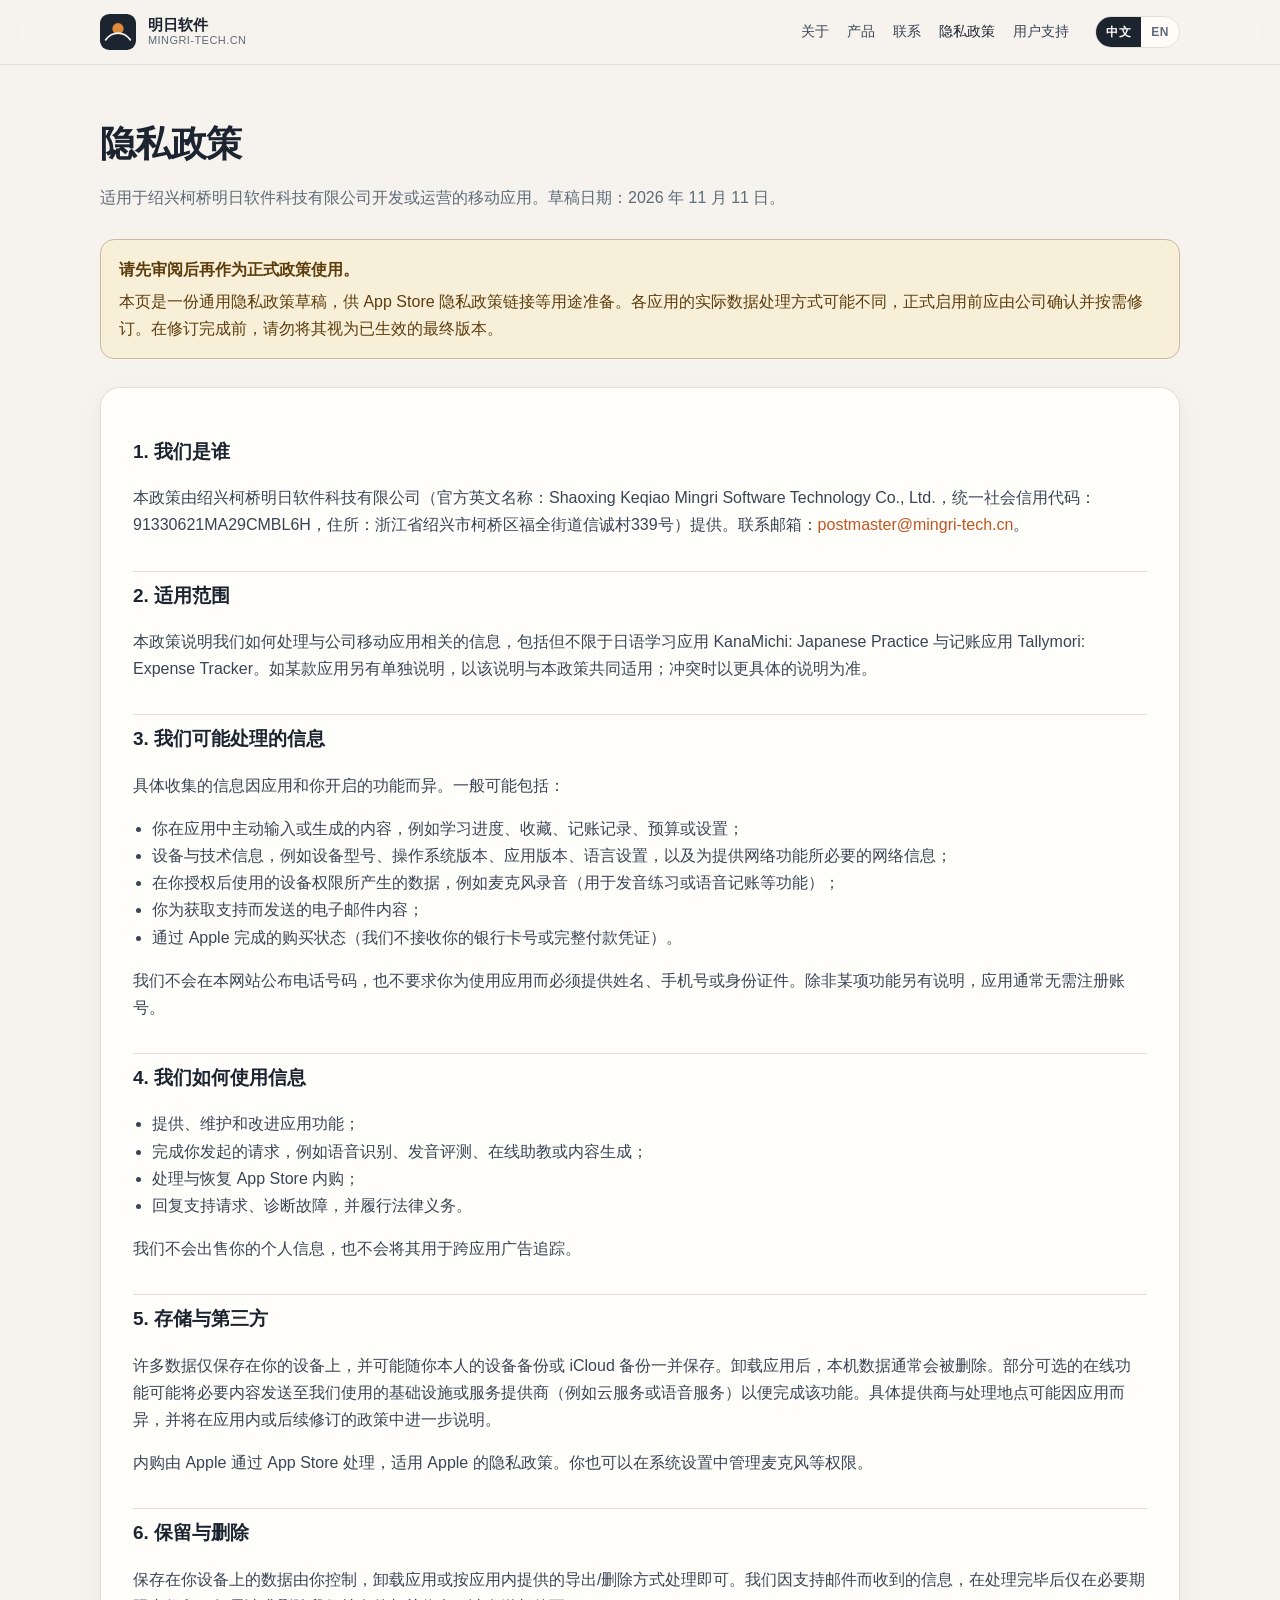
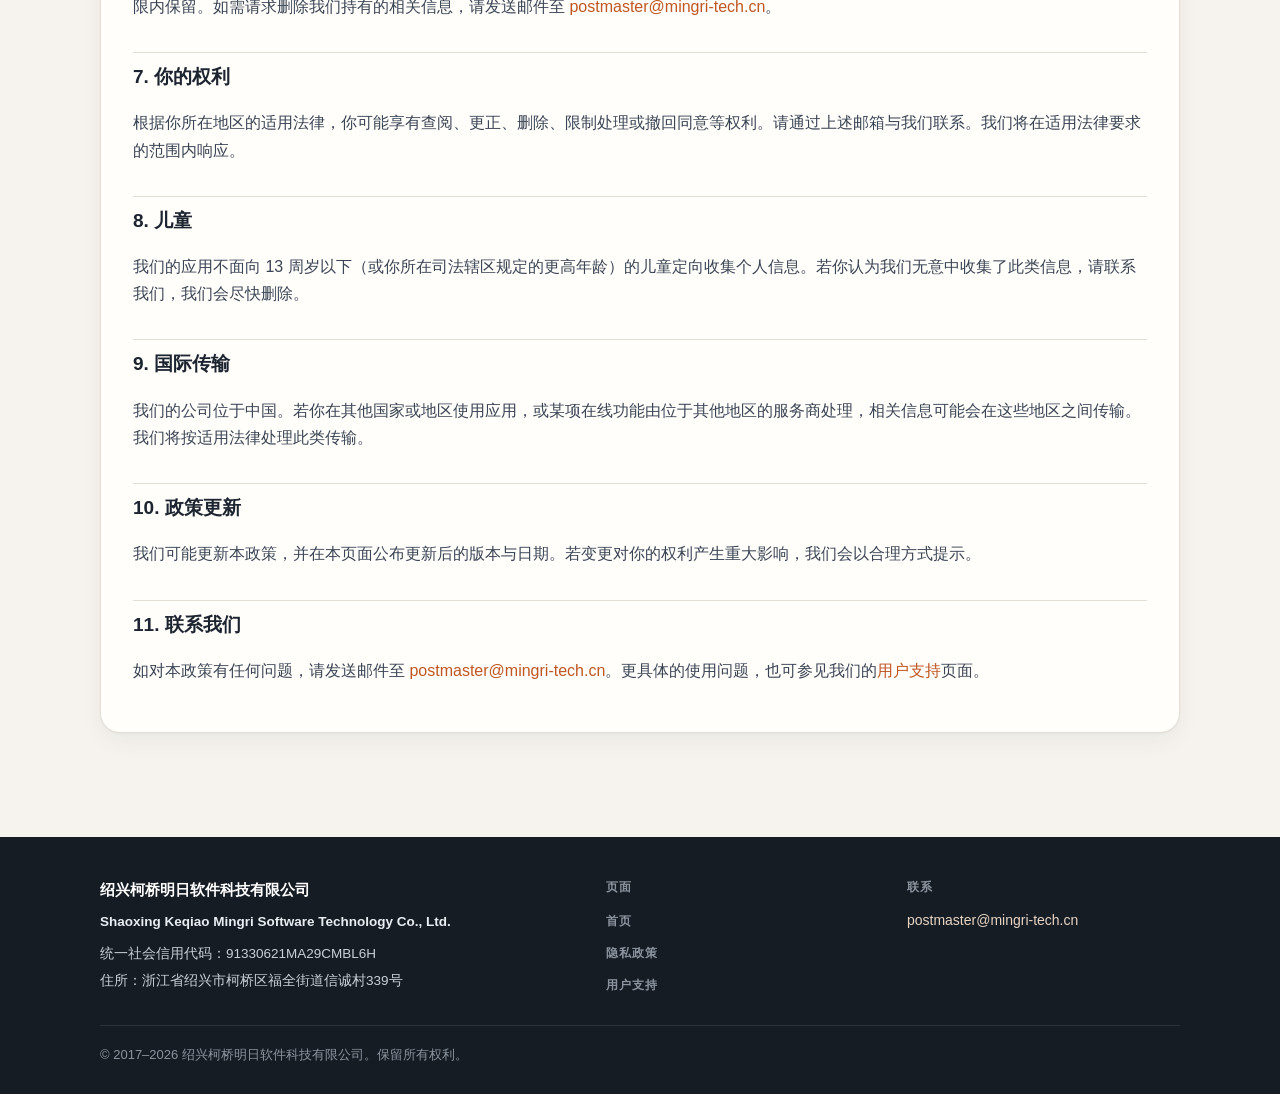
==== privacy.html @ 7a25061c "Initial site" ====
<!DOCTYPE html>
<html lang="zh-CN">
<head>
  <meta charset="utf-8">
  <meta name="viewport" content="width=device-width, initial-scale=1">
  <title>隐私政策 · Privacy Policy — 明日软件</title>
  <meta name="description" content="绍兴柯桥明日软件科技有限公司应用隐私政策（草稿，待审阅）。">
  <link rel="icon" href="favicon.svg" type="image/svg+xml">
  <link rel="canonical" href="https://mingri-tech.cn/privacy.html">
  <link rel="stylesheet" href="styles.css">
</head>
<body>
  <header class="site-header">
    <div class="wrap header-inner">
      <a class="brand" href="index.html">
        <img class="mark" src="favicon.svg" width="36" height="36" alt="">
        <span class="brand-text">
          <span class="brand-name zh">明日软件</span>
          <span class="brand-name en">Mingri Software</span>
          <span class="brand-sub">mingri-tech.cn</span>
        </span>
      </a>
      <nav class="nav" aria-label="Primary">
        <a href="index.html#about"><span class="zh">关于</span><span class="en">About</span></a>
        <a href="index.html#products"><span class="zh">产品</span><span class="en">Products</span></a>
        <a href="index.html#contact"><span class="zh">联系</span><span class="en">Contact</span></a>
        <a href="privacy.html" aria-current="page"><span class="zh">隐私政策</span><span class="en">Privacy</span></a>
        <a href="support.html"><span class="zh">用户支持</span><span class="en">Support</span></a>
        <div class="lang-toggle" role="group" aria-label="Language">
          <button type="button" data-lang-btn="zh" aria-pressed="true">中文</button>
          <button type="button" data-lang-btn="en" aria-pressed="false">EN</button>
        </div>
      </nav>
    </div>
  </header>

  <main class="doc">
    <div class="wrap">
      <header class="doc-head">
        <h1 class="zh">隐私政策</h1>
        <h1 class="en">Privacy Policy</h1>
        <p class="meta zh">适用于绍兴柯桥明日软件科技有限公司开发或运营的移动应用。草稿日期：2026 年 11 月 11 日。</p>
        <p class="meta en">This policy applies to mobile apps developed or operated by Shaoxing Keqiao Mingri Software Technology Co., Ltd. Draft date: 11 November 2026.</p>
      </header>

      <aside class="review-banner" role="note">
        <strong class="zh">请先审阅后再作为正式政策使用。</strong>
        <strong class="en">Please review this document before using it as the official policy.</strong>
        <span class="zh">本页是一份通用隐私政策草稿，供 App Store 隐私政策链接等用途准备。各应用的实际数据处理方式可能不同，正式启用前应由公司确认并按需修订。在修订完成前，请勿将其视为已生效的最终版本。</span>
        <span class="en">This page is a generic draft prepared for App Store privacy-policy URLs and similar uses. Data practices can differ by app. The company should review and revise it before it is treated as final or in force.</span>
      </aside>

      <article class="prose">
        <h2 class="zh">1. 我们是谁</h2>
        <h2 class="en">1. Who we are</h2>
        <p class="zh">本政策由绍兴柯桥明日软件科技有限公司（官方英文名称：Shaoxing Keqiao Mingri Software Technology Co., Ltd.，统一社会信用代码：91330621MA29CMBL6H，住所：浙江省绍兴市柯桥区福全街道信诚村339号）提供。联系邮箱：<a href="mailto:postmaster@mingri-tech.cn">postmaster@mingri-tech.cn</a>。</p>
        <p class="en">This policy is provided by Shaoxing Keqiao Mingri Software Technology Co., Ltd. (legal Chinese name: 绍兴柯桥明日软件科技有限公司; Unified Social Credit Code: 91330621MA29CMBL6H; registered address: No. 339, Xincheng Village, Fuquan Subdistrict, Keqiao District, Shaoxing, Zhejiang Province, China). Contact: <a href="mailto:postmaster@mingri-tech.cn">postmaster@mingri-tech.cn</a>.</p>

        <h2 class="zh">2. 适用范围</h2>
        <h2 class="en">2. Scope</h2>
        <p class="zh">本政策说明我们如何处理与公司移动应用相关的信息，包括但不限于日语学习应用 KanaMichi: Japanese Practice 与记账应用 Tallymori: Expense Tracker。如某款应用另有单独说明，以该说明与本政策共同适用；冲突时以更具体的说明为准。</p>
        <p class="en">This policy describes how we handle information in connection with the company’s mobile apps, including but not limited to the Japanese-learning app KanaMichi: Japanese Practice and the expense-tracking app Tallymori: Expense Tracker. If an app has a more specific notice, that notice applies together with this policy and controls in case of conflict.</p>

        <h2 class="zh">3. 我们可能处理的信息</h2>
        <h2 class="en">3. Information we may process</h2>
        <p class="zh">具体收集的信息因应用和你开启的功能而异。一般可能包括：</p>
        <p class="en">The information involved depends on the app and the features you use. It may include:</p>
        <ul class="zh">
          <li>你在应用中主动输入或生成的内容，例如学习进度、收藏、记账记录、预算或设置；</li>
          <li>设备与技术信息，例如设备型号、操作系统版本、应用版本、语言设置，以及为提供网络功能所必要的网络信息；</li>
          <li>在你授权后使用的设备权限所产生的数据，例如麦克风录音（用于发音练习或语音记账等功能）；</li>
          <li>你为获取支持而发送的电子邮件内容；</li>
          <li>通过 Apple 完成的购买状态（我们不接收你的银行卡号或完整付款凭证）。</li>
        </ul>
        <ul class="en">
          <li>Content you enter or create in an app, such as study progress, saved items, expense records, budgets, or settings;</li>
          <li>Device and technical information, such as device model, operating-system version, app version, language settings, and network information needed to provide online features;</li>
          <li>Data created after you grant a permission, such as microphone audio for pronunciation practice or voice expense entry;</li>
          <li>The content of emails you send us for support;</li>
          <li>Purchase or entitlement status handled through Apple (we do not receive your card number or full payment credentials).</li>
        </ul>
        <p class="zh">我们不会在本网站公布电话号码，也不要求你为使用应用而必须提供姓名、手机号或身份证件。除非某项功能另有说明，应用通常无需注册账号。</p>
        <p class="en">We do not publish a phone number on this website, and we do not require your name, phone number, or identity documents merely to use the apps. Unless a feature says otherwise, the apps generally do not require an account.</p>

        <h2 class="zh">4. 我们如何使用信息</h2>
        <h2 class="en">4. How we use information</h2>
        <ul class="zh">
          <li>提供、维护和改进应用功能；</li>
          <li>完成你发起的请求，例如语音识别、发音评测、在线助教或内容生成；</li>
          <li>处理与恢复 App Store 内购；</li>
          <li>回复支持请求、诊断故障，并履行法律义务。</li>
        </ul>
        <ul class="en">
          <li>To provide, maintain, and improve app features;</li>
          <li>To fulfill requests you initiate, such as speech recognition, pronunciation scoring, an online tutor, or content generation;</li>
          <li>To process and restore App Store in-app purchases;</li>
          <li>To respond to support requests, diagnose problems, and meet legal obligations.</li>
        </ul>
        <p class="zh">我们不会出售你的个人信息，也不会将其用于跨应用广告追踪。</p>
        <p class="en">We do not sell your personal information, and we do not use it for cross-app advertising tracking.</p>

        <h2 class="zh">5. 存储与第三方</h2>
        <h2 class="en">5. Storage and third parties</h2>
        <p class="zh">许多数据仅保存在你的设备上，并可能随你本人的设备备份或 iCloud 备份一并保存。卸载应用后，本机数据通常会被删除。部分可选的在线功能可能将必要内容发送至我们使用的基础设施或服务提供商（例如云服务或语音服务）以便完成该功能。具体提供商与处理地点可能因应用而异，并将在应用内或后续修订的政策中进一步说明。</p>
        <p class="en">Much of this information is stored only on your device and may be included in backups you make, including iCloud backups. Uninstalling an app usually deletes the data stored on that device. Some optional online features may send the information needed to complete that feature to infrastructure or service providers we use (for example, cloud or speech services). Providers and locations can differ by app and should be described in the app or in a later revision of this policy.</p>
        <p class="zh">内购由 Apple 通过 App Store 处理，适用 Apple 的隐私政策。你也可以在系统设置中管理麦克风等权限。</p>
        <p class="en">In-app purchases are processed by Apple through the App Store and are subject to Apple’s privacy policy. You can also manage permissions such as the microphone in system settings.</p>

        <h2 class="zh">6. 保留与删除</h2>
        <h2 class="en">6. Retention and deletion</h2>
        <p class="zh">保存在你设备上的数据由你控制，卸载应用或按应用内提供的导出/删除方式处理即可。我们因支持邮件而收到的信息，在处理完毕后仅在必要期限内保留。如需请求删除我们持有的相关信息，请发送邮件至 <a href="mailto:postmaster@mingri-tech.cn">postmaster@mingri-tech.cn</a>。</p>
        <p class="en">Data stored on your device is under your control: you may delete the app or use in-app export or deletion tools where provided. Information we receive in support emails is kept only as long as needed to handle the request. To ask us to delete information we hold, email <a href="mailto:postmaster@mingri-tech.cn">postmaster@mingri-tech.cn</a>.</p>

        <h2 class="zh">7. 你的权利</h2>
        <h2 class="en">7. Your rights</h2>
        <p class="zh">根据你所在地区的适用法律，你可能享有查阅、更正、删除、限制处理或撤回同意等权利。请通过上述邮箱与我们联系。我们将在适用法律要求的范围内响应。</p>
        <p class="en">Depending on the laws that apply where you live, you may have rights to access, correct, delete, or restrict processing of your information, or to withdraw consent. Please contact us at the email address above. We will respond to the extent required by applicable law.</p>

        <h2 class="zh">8. 儿童</h2>
        <h2 class="en">8. Children</h2>
        <p class="zh">我们的应用不面向 13 周岁以下（或你所在司法辖区规定的更高年龄）的儿童定向收集个人信息。若你认为我们无意中收集了此类信息，请联系我们，我们会尽快删除。</p>
        <p class="en">Our apps are not directed at children under 13, or under a higher age if required in your jurisdiction, and we do not knowingly collect their personal information. If you believe we have collected such information, please contact us and we will delete it promptly.</p>

        <h2 class="zh">9. 国际传输</h2>
        <h2 class="en">9. International transfers</h2>
        <p class="zh">我们的公司位于中国。若你在其他国家或地区使用应用，或某项在线功能由位于其他地区的服务商处理，相关信息可能会在这些地区之间传输。我们将按适用法律处理此类传输。</p>
        <p class="en">The company is located in China. If you use an app from another country or region, or if an online feature is processed by a provider in another location, information may be transferred between those places. We will handle such transfers in accordance with applicable law.</p>

        <h2 class="zh">10. 政策更新</h2>
        <h2 class="en">10. Changes</h2>
        <p class="zh">我们可能更新本政策，并在本页面公布更新后的版本与日期。若变更对你的权利产生重大影响，我们会以合理方式提示。</p>
        <p class="en">We may update this policy and will post the revised version and date on this page. If a change materially affects your rights, we will provide a reasonable notice.</p>

        <h2 class="zh">11. 联系我们</h2>
        <h2 class="en">11. Contact us</h2>
        <p class="zh">如对本政策有任何问题，请发送邮件至 <a href="mailto:postmaster@mingri-tech.cn">postmaster@mingri-tech.cn</a>。更具体的使用问题，也可参见我们的<a href="support.html">用户支持</a>页面。</p>
        <p class="en">If you have questions about this policy, email <a href="mailto:postmaster@mingri-tech.cn">postmaster@mingri-tech.cn</a>. For product help, see our <a href="support.html">support page</a>.</p>
      </article>
    </div>
  </main>
  <footer class="site-footer">
    <div class="wrap">
      <div class="footer-grid">
        <div>
          <p class="footer-legal-name">绍兴柯桥明日软件科技有限公司</p>
          <p class="footer-meta" style="color:#e8edf2;font-weight:600;margin-bottom:10px;">Shaoxing Keqiao Mingri Software Technology Co., Ltd.</p>
          <p class="footer-meta zh">统一社会信用代码：91330621MA29CMBL6H</p>
          <p class="footer-meta en">Unified Social Credit Code: 91330621MA29CMBL6H</p>
          <p class="footer-meta zh">住所：浙江省绍兴市柯桥区福全街道信诚村339号</p>
          <p class="footer-meta en">Address: No. 339, Xincheng Village, Fuquan Subdistrict, Keqiao District, Shaoxing, Zhejiang Province, China</p>
        </div>
        <div class="footer-nav">
          <span class="zh">页面</span><span class="en">Pages</span>
          <a href="index.html"><span class="zh">首页</span><span class="en">Home</span></a>
          <a href="privacy.html"><span class="zh">隐私政策</span><span class="en">Privacy Policy</span></a>
          <a href="support.html"><span class="zh">用户支持</span><span class="en">Support</span></a>
        </div>
        <div class="footer-nav">
          <span class="zh">联系</span><span class="en">Contact</span>
          <a href="mailto:postmaster@mingri-tech.cn">postmaster@mingri-tech.cn</a>
        </div>
      </div>
      <p class="copy zh">© 2017–2026 绍兴柯桥明日软件科技有限公司。保留所有权利。</p>
      <p class="copy en">© 2017–2026 Shaoxing Keqiao Mingri Software Technology Co., Ltd. All rights reserved.</p>
      <!-- ICP备案号：待备案完成后在此展示，例如 浙ICP备XXXXXXXX号。当前站点托管于中国大陆以外，暂不需要备案。 -->
    </div>
  </footer>

  <script src="lang.js"></script>
</body>
</html>
---- styles.css ----
/* Mingri Software — company site */
:root {
  --ink: #1c2430;
  --ink-soft: #3a4554;
  --muted: #5e6a78;
  --paper: #f6f3ee;
  --white: #fffcf8;
  --line: #e4dfd6;
  --accent: #c05621;
  --accent-dark: #9a4318;
  --accent-soft: #f3e4d6;
  --card: #fffefb;
  --footer: #161c24;
  --ok: #2c5f4a;
  --warn: #8a5a12;
  --warn-bg: #f8efd8;
  --radius: 16px;
  --shadow: 0 1px 2px rgba(28, 36, 48, 0.04), 0 8px 24px rgba(28, 36, 48, 0.05);
  --max: 1080px;
  --font: -apple-system, BlinkMacSystemFont, "Segoe UI", "PingFang SC", "Hiragino Sans GB", "Noto Sans SC", "Microsoft YaHei", "Helvetica Neue", Arial, sans-serif;
}

* { box-sizing: border-box; }
html { scroll-behavior: smooth; }
body {
  margin: 0;
  font-family: var(--font);
  color: var(--ink);
  background: var(--paper);
  line-height: 1.7;
  -webkit-text-size-adjust: 100%;
}
img { max-width: 100%; height: auto; }
a { color: var(--accent); text-decoration: none; }
a:hover { text-decoration: underline; text-underline-offset: 3px; }
a:focus-visible, button:focus-visible {
  outline: 2px solid var(--accent);
  outline-offset: 3px;
}

html[lang="en"] .zh { display: none !important; }
html:not([lang="en"]) .en { display: none !important; }

.wrap { width: min(var(--max), calc(100% - 40px)); margin: 0 auto; }

/* Header */
.site-header {
  position: sticky;
  top: 0;
  z-index: 20;
  background: color-mix(in srgb, var(--paper) 88%, transparent);
  backdrop-filter: saturate(1.2) blur(12px);
  border-bottom: 1px solid var(--line);
}
.header-inner {
  display: flex;
  align-items: center;
  justify-content: space-between;
  gap: 20px;
  padding: 14px 0;
}
.brand {
  display: flex;
  align-items: center;
  gap: 12px;
  color: inherit;
  text-decoration: none;
  min-width: 0;
}
.brand:hover { text-decoration: none; }
.mark {
  width: 36px;
  height: 36px;
  flex: 0 0 36px;
  border-radius: 9px;
  display: block;
}
.brand-text { display: flex; flex-direction: column; line-height: 1.2; min-width: 0; }
.brand-name { font-weight: 650; font-size: 15px; letter-spacing: 0.01em; }
.brand-sub { font-size: 11px; color: var(--muted); letter-spacing: 0.04em; text-transform: uppercase; }

.nav {
  display: flex;
  align-items: center;
  gap: 4px 18px;
  flex-wrap: wrap;
  justify-content: flex-end;
}
.nav a {
  color: var(--ink-soft);
  font-size: 14px;
  font-weight: 500;
  text-decoration: none;
  padding: 4px 0;
}
.nav a:hover, .nav a[aria-current="page"] { color: var(--ink); }
.lang-toggle {
  display: inline-flex;
  align-items: center;
  margin-left: 8px;
  border: 1px solid var(--line);
  border-radius: 999px;
  overflow: hidden;
  background: var(--white);
}
.lang-toggle button {
  appearance: none;
  border: 0;
  background: transparent;
  color: var(--muted);
  font: inherit;
  font-size: 12px;
  font-weight: 600;
  letter-spacing: 0.04em;
  padding: 5px 10px;
  cursor: pointer;
}
.lang-toggle button[aria-pressed="true"] {
  background: var(--ink);
  color: var(--white);
}

/* Hero */
.hero { padding: 72px 0 28px; }
.eyebrow {
  display: inline-block;
  font-size: 12px;
  font-weight: 650;
  letter-spacing: 0.12em;
  text-transform: uppercase;
  color: var(--accent);
  margin-bottom: 16px;
}
.hero h1 {
  font-size: clamp(28px, 4.4vw, 44px);
  line-height: 1.2;
  letter-spacing: -0.02em;
  margin: 0 0 10px;
  font-weight: 700;
}
.official-en {
  font-size: clamp(17px, 2.2vw, 22px);
  color: var(--ink-soft);
  margin: 0 0 18px;
  font-weight: 500;
}
.lede { max-width: 62ch; color: var(--ink-soft); font-size: 17px; margin: 0; }

/* Sections */
section { padding: 48px 0; }
section h2 {
  font-size: 22px;
  margin: 0 0 8px;
  letter-spacing: -0.02em;
}
.section-lead { color: var(--muted); margin: 0 0 28px; max-width: 60ch; }

.facts {
  display: grid;
  grid-template-columns: repeat(2, 1fr);
  gap: 14px;
  margin-top: 28px;
}
.fact {
  background: var(--card);
  border: 1px solid var(--line);
  border-radius: var(--radius);
  padding: 18px 20px;
  box-shadow: var(--shadow);
}
.fact dt {
  font-size: 12px;
  letter-spacing: 0.08em;
  text-transform: uppercase;
  color: var(--muted);
  font-weight: 650;
  margin: 0 0 6px;
}
.fact dd { margin: 0; font-weight: 550; }

.scope {
  margin-top: 20px;
  background: var(--card);
  border: 1px solid var(--line);
  border-radius: var(--radius);
  padding: 20px 22px;
  box-shadow: var(--shadow);
}
.scope p { margin: 0 0 8px; color: var(--muted); font-size: 13px; letter-spacing: 0.06em; text-transform: uppercase; font-weight: 650; }
.scope ul { margin: 0; padding: 0; list-style: none; display: flex; flex-wrap: wrap; gap: 8px; }
.scope li {
  background: var(--accent-soft);
  color: var(--accent-dark);
  border-radius: 999px;
  padding: 6px 12px;
  font-size: 13.5px;
  font-weight: 550;
}

/* Products */
.products { display: grid; grid-template-columns: repeat(2, 1fr); gap: 18px; }
.product {
  background: var(--card);
  border: 1px solid var(--line);
  border-radius: 20px;
  padding: 26px 26px 22px;
  box-shadow: var(--shadow);
  display: flex;
  flex-direction: column;
  min-height: 100%;
}
.product-kicker {
  font-size: 12px;
  font-weight: 650;
  letter-spacing: 0.1em;
  text-transform: uppercase;
  color: var(--accent);
  margin-bottom: 8px;
}
.product h3 { margin: 0 0 10px; font-size: 22px; letter-spacing: -0.02em; }
.product p { margin: 0 0 18px; color: var(--ink-soft); flex: 1; }
.store-link {
  display: inline-flex;
  align-items: center;
  gap: 8px;
  align-self: flex-start;
  background: var(--ink);
  color: #fff;
  border-radius: 999px;
  padding: 10px 16px;
  font-size: 14px;
  font-weight: 600;
  text-decoration: none;
}
.store-link:hover { background: var(--accent-dark); text-decoration: none; color: #fff; }

/* Contact */
.contact-card {
  background: var(--card);
  border: 1px solid var(--line);
  border-radius: 20px;
  padding: 28px;
  box-shadow: var(--shadow);
  display: grid;
  gap: 8px;
}
.contact-card .label { color: var(--muted); font-size: 13px; font-weight: 650; letter-spacing: 0.06em; text-transform: uppercase; }
.contact-card a.mail { font-size: 20px; font-weight: 650; color: var(--ink); }
.note { color: var(--muted); margin: 8px 0 0; font-size: 14.5px; }

/* Legal / support typography */
.doc { padding: 48px 0 80px; }
.doc-head { margin-bottom: 28px; }
.doc h1 { font-size: clamp(26px, 3.6vw, 36px); margin: 0 0 10px; letter-spacing: -0.02em; }
.doc .meta { color: var(--muted); margin: 0; }
.review-banner {
  background: var(--warn-bg);
  border: 1px solid color-mix(in srgb, var(--warn) 28%, var(--line));
  color: #5c3d0c;
  border-radius: 14px;
  padding: 16px 18px;
  margin: 0 0 28px;
}
.review-banner strong { display: block; margin-bottom: 4px; }
.prose {
  background: var(--card);
  border: 1px solid var(--line);
  border-radius: 20px;
  padding: 8px 32px 32px;
  box-shadow: var(--shadow);
}
.prose h2 {
  font-size: 19px;
  margin: 32px 0 8px;
  padding-top: 8px;
  border-top: 1px solid var(--line);
}
.prose h2:first-child { border-top: 0; }
.prose p, .prose li { color: var(--ink-soft); }
.prose ul { padding-left: 1.2em; }
.faq h3 { font-size: 16.5px; margin: 22px 0 6px; }

/* Footer */
.site-footer {
  background: var(--footer);
  color: #c9cfd6;
  padding: 40px 0 28px;
  margin-top: 24px;
}
.site-footer a { color: #e8d5c4; }
.footer-grid {
  display: grid;
  grid-template-columns: 1.4fr 0.8fr 0.8fr;
  gap: 28px;
  padding-bottom: 28px;
  border-bottom: 1px solid #2a323c;
}
.footer-legal-name { color: #fff; font-weight: 650; font-size: 15px; margin: 0 0 8px; }
.footer-meta { margin: 0 0 4px; font-size: 13.5px; }
.footer-nav { display: flex; flex-direction: column; gap: 8px; font-size: 14px; }
.footer-nav span { color: #8b949e; font-size: 12px; letter-spacing: 0.08em; text-transform: uppercase; font-weight: 650; margin-bottom: 4px; }
.copy { font-size: 13px; color: #8b949e; margin: 18px 0 0; }

@media (max-width: 800px) {
  .facts, .products, .footer-grid { grid-template-columns: 1fr; }
  .hero { padding-top: 48px; }
  .header-inner { flex-wrap: wrap; }
  .nav { width: 100%; justify-content: flex-start; }
  .prose { padding: 4px 20px 24px; }
  .wrap { width: min(var(--max), calc(100% - 28px)); }
}
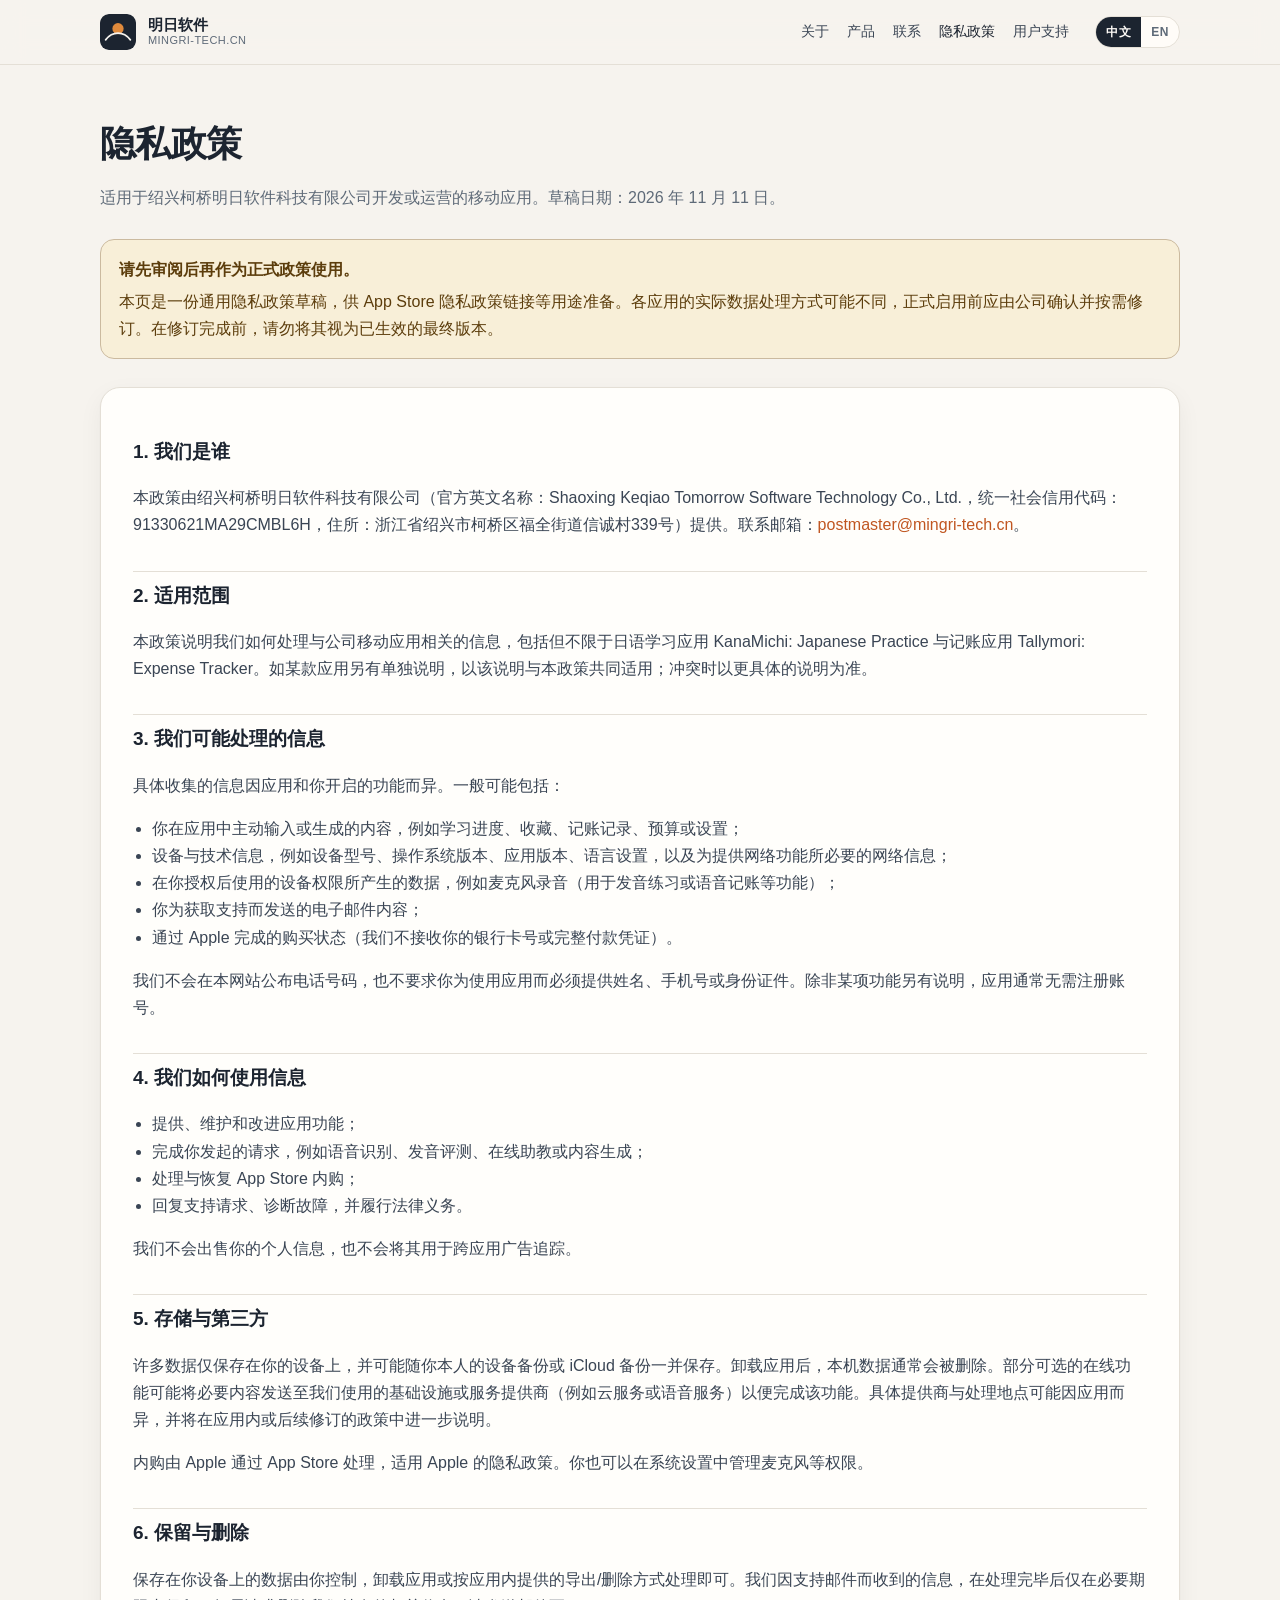
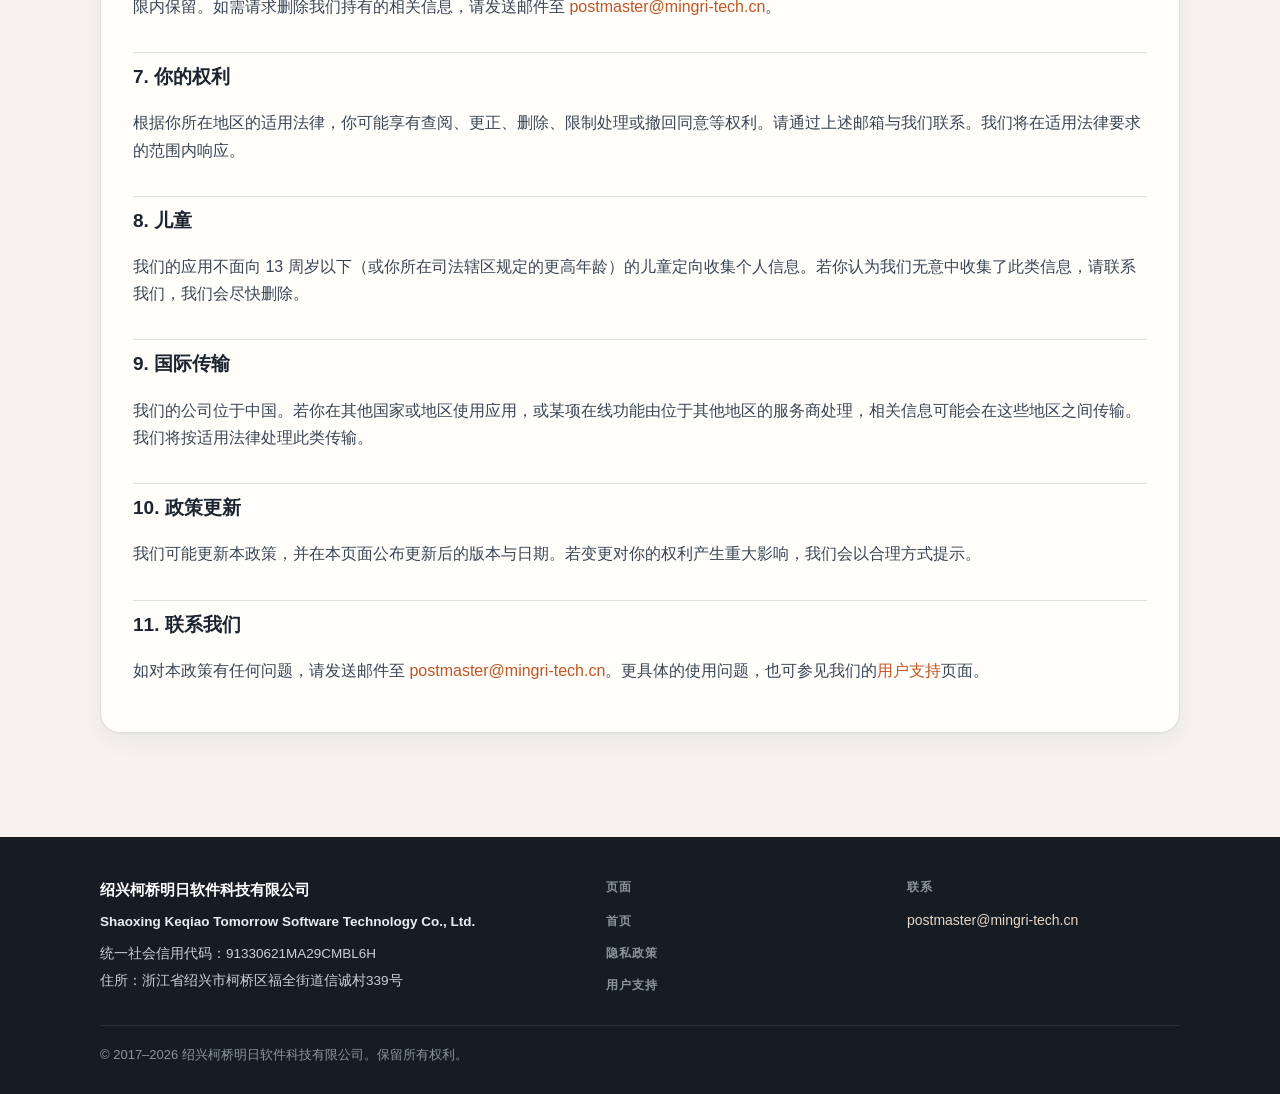
==== commit 11204993: "Use D&B English name: Tomorrow Software" ====
--- a/privacy.html
+++ b/privacy.html
@@ -16,7 +16,7 @@
         <img class="mark" src="favicon.svg" width="36" height="36" alt="">
         <span class="brand-text">
           <span class="brand-name zh">明日软件</span>
-          <span class="brand-name en">Mingri Software</span>
+          <span class="brand-name en">Tomorrow Software</span>
           <span class="brand-sub">mingri-tech.cn</span>
         </span>
       </a>
@@ -40,7 +40,7 @@
         <h1 class="zh">隐私政策</h1>
         <h1 class="en">Privacy Policy</h1>
         <p class="meta zh">适用于绍兴柯桥明日软件科技有限公司开发或运营的移动应用。草稿日期：2026 年 11 月 11 日。</p>
-        <p class="meta en">This policy applies to mobile apps developed or operated by Shaoxing Keqiao Mingri Software Technology Co., Ltd. Draft date: 11 November 2026.</p>
+        <p class="meta en">This policy applies to mobile apps developed or operated by Shaoxing Keqiao Tomorrow Software Technology Co., Ltd. Draft date: 11 November 2026.</p>
       </header>
 
       <aside class="review-banner" role="note">
@@ -53,8 +53,8 @@
       <article class="prose">
         <h2 class="zh">1. 我们是谁</h2>
         <h2 class="en">1. Who we are</h2>
-        <p class="zh">本政策由绍兴柯桥明日软件科技有限公司（官方英文名称：Shaoxing Keqiao Mingri Software Technology Co., Ltd.，统一社会信用代码：91330621MA29CMBL6H，住所：浙江省绍兴市柯桥区福全街道信诚村339号）提供。联系邮箱：<a href="mailto:postmaster@mingri-tech.cn">postmaster@mingri-tech.cn</a>。</p>
-        <p class="en">This policy is provided by Shaoxing Keqiao Mingri Software Technology Co., Ltd. (legal Chinese name: 绍兴柯桥明日软件科技有限公司; Unified Social Credit Code: 91330621MA29CMBL6H; registered address: No. 339, Xincheng Village, Fuquan Subdistrict, Keqiao District, Shaoxing, Zhejiang Province, China). Contact: <a href="mailto:postmaster@mingri-tech.cn">postmaster@mingri-tech.cn</a>.</p>
+        <p class="zh">本政策由绍兴柯桥明日软件科技有限公司（官方英文名称：Shaoxing Keqiao Tomorrow Software Technology Co., Ltd.，统一社会信用代码：91330621MA29CMBL6H，住所：浙江省绍兴市柯桥区福全街道信诚村339号）提供。联系邮箱：<a href="mailto:postmaster@mingri-tech.cn">postmaster@mingri-tech.cn</a>。</p>
+        <p class="en">This policy is provided by Shaoxing Keqiao Tomorrow Software Technology Co., Ltd. (legal Chinese name: 绍兴柯桥明日软件科技有限公司; Unified Social Credit Code: 91330621MA29CMBL6H; registered address: No. 339, Xincheng Village, Fuquan Subdistrict, Keqiao District, Shaoxing, Zhejiang Province, China). Contact: <a href="mailto:postmaster@mingri-tech.cn">postmaster@mingri-tech.cn</a>.</p>
 
         <h2 class="zh">2. 适用范围</h2>
         <h2 class="en">2. Scope</h2>
@@ -143,7 +143,7 @@
       <div class="footer-grid">
         <div>
           <p class="footer-legal-name">绍兴柯桥明日软件科技有限公司</p>
-          <p class="footer-meta" style="color:#e8edf2;font-weight:600;margin-bottom:10px;">Shaoxing Keqiao Mingri Software Technology Co., Ltd.</p>
+          <p class="footer-meta" style="color:#e8edf2;font-weight:600;margin-bottom:10px;">Shaoxing Keqiao Tomorrow Software Technology Co., Ltd.</p>
           <p class="footer-meta zh">统一社会信用代码：91330621MA29CMBL6H</p>
           <p class="footer-meta en">Unified Social Credit Code: 91330621MA29CMBL6H</p>
           <p class="footer-meta zh">住所：浙江省绍兴市柯桥区福全街道信诚村339号</p>
@@ -161,7 +161,7 @@
         </div>
       </div>
       <p class="copy zh">© 2017–2026 绍兴柯桥明日软件科技有限公司。保留所有权利。</p>
-      <p class="copy en">© 2017–2026 Shaoxing Keqiao Mingri Software Technology Co., Ltd. All rights reserved.</p>
+      <p class="copy en">© 2017–2026 Shaoxing Keqiao Tomorrow Software Technology Co., Ltd. All rights reserved.</p>
       <!-- ICP备案号：待备案完成后在此展示，例如 浙ICP备XXXXXXXX号。当前站点托管于中国大陆以外，暂不需要备案。 -->
     </div>
   </footer>
--- a/styles.css
+++ b/styles.css
@@ -1,4 +1,4 @@
-/* Mingri Software — company site */
+/* Tomorrow Software — company site */
 :root {
   --ink: #1c2430;
   --ink-soft: #3a4554;
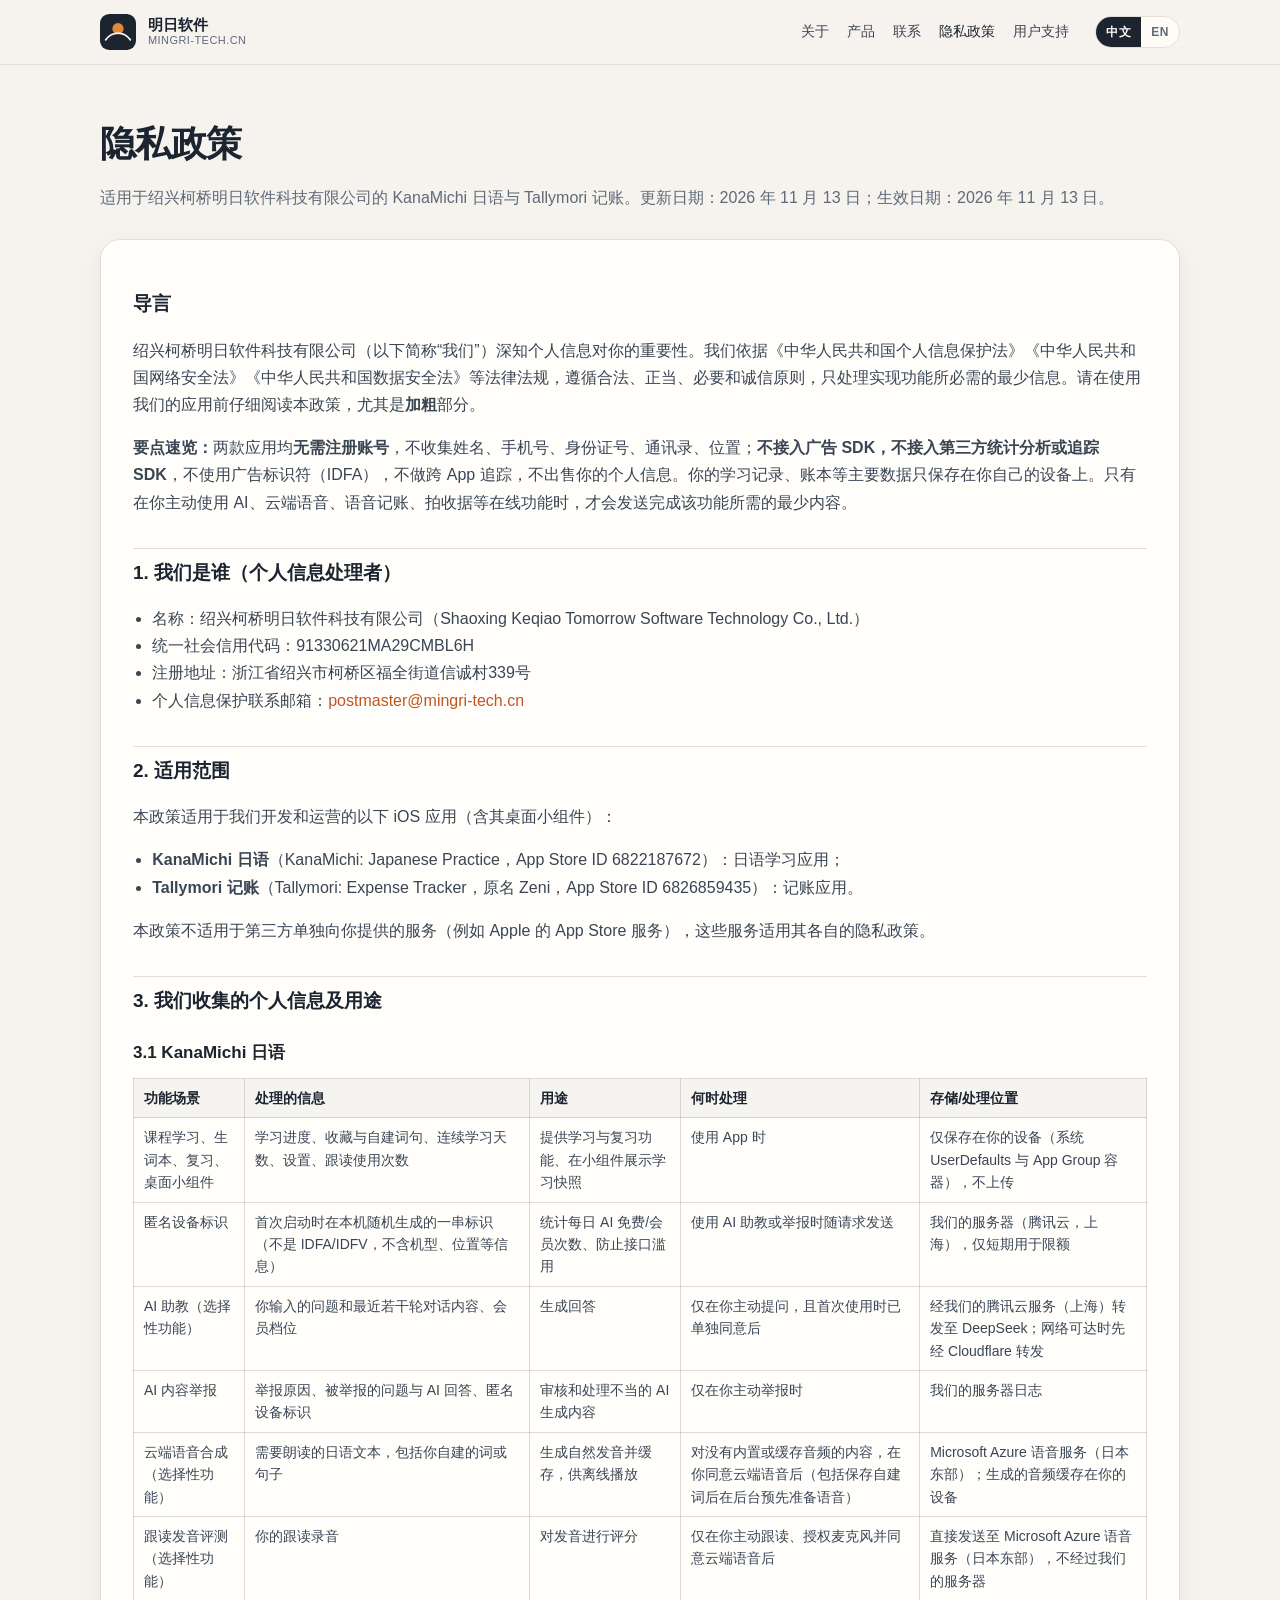
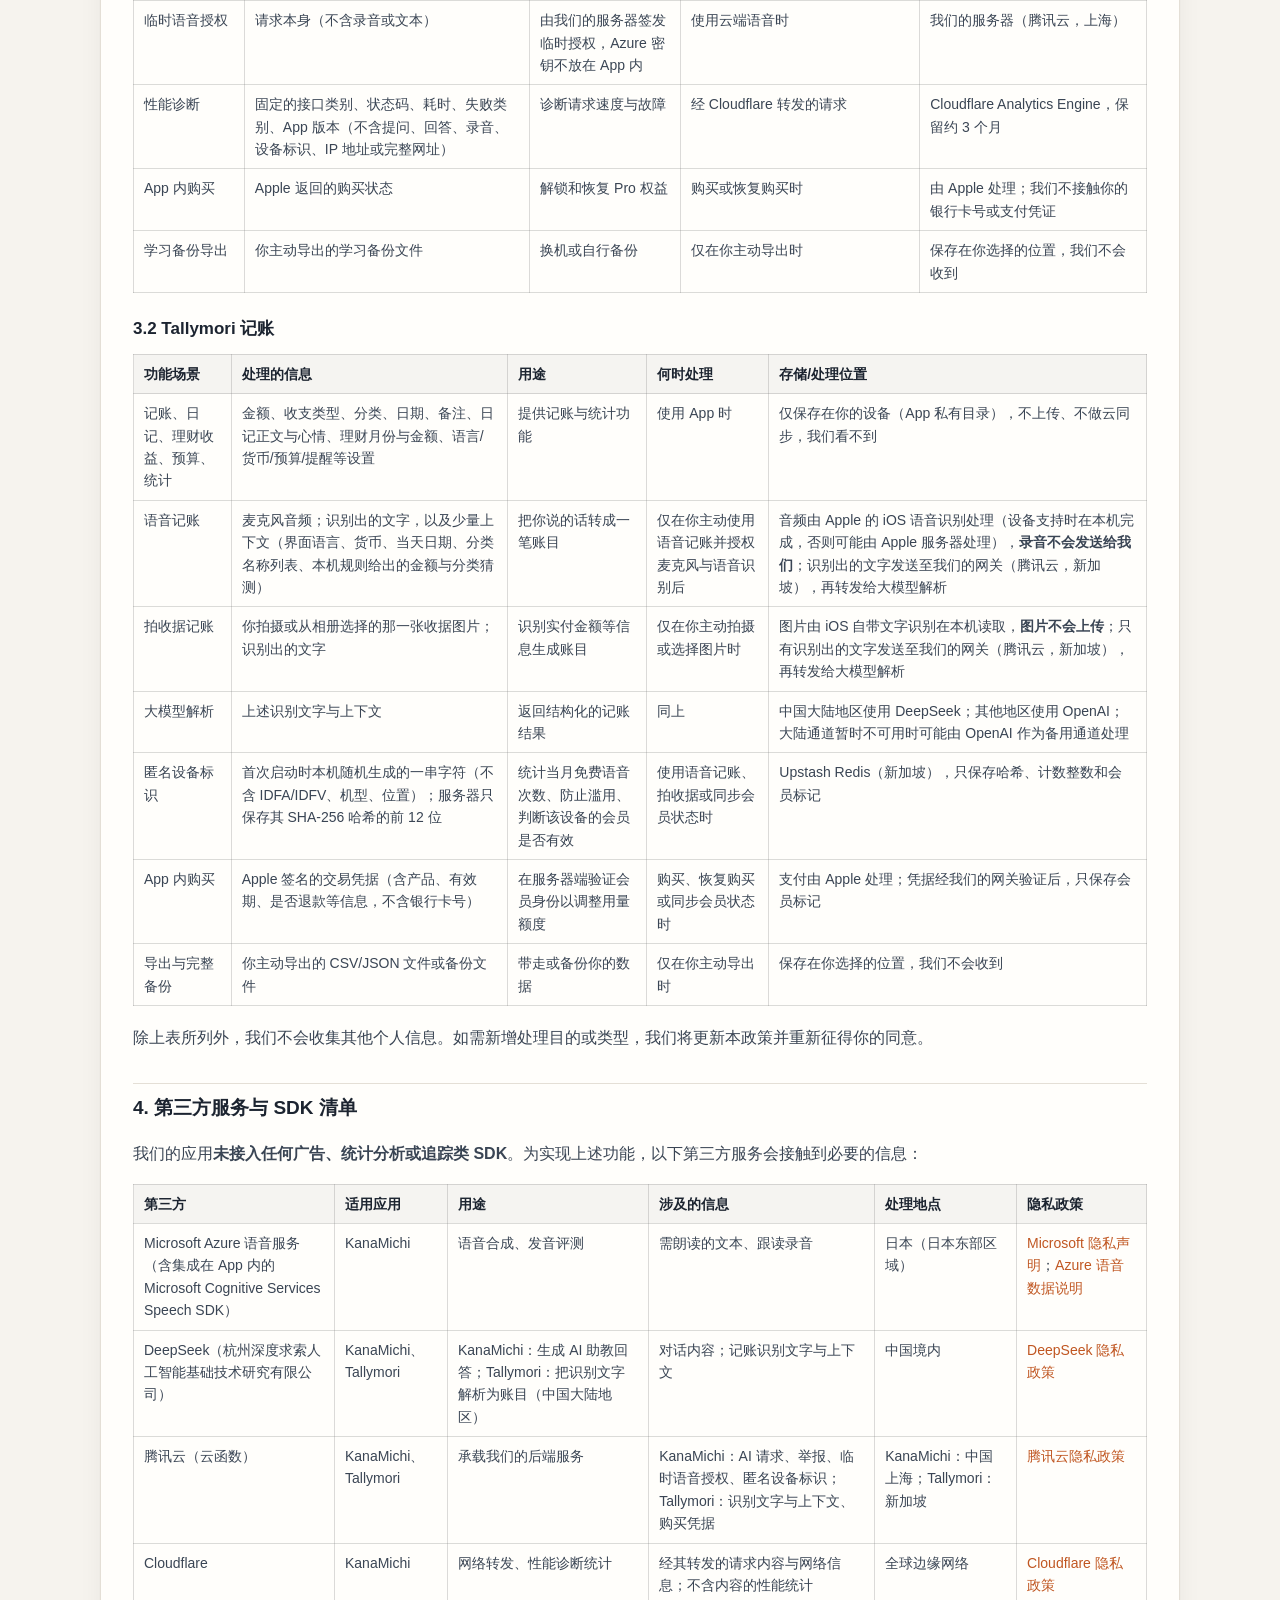
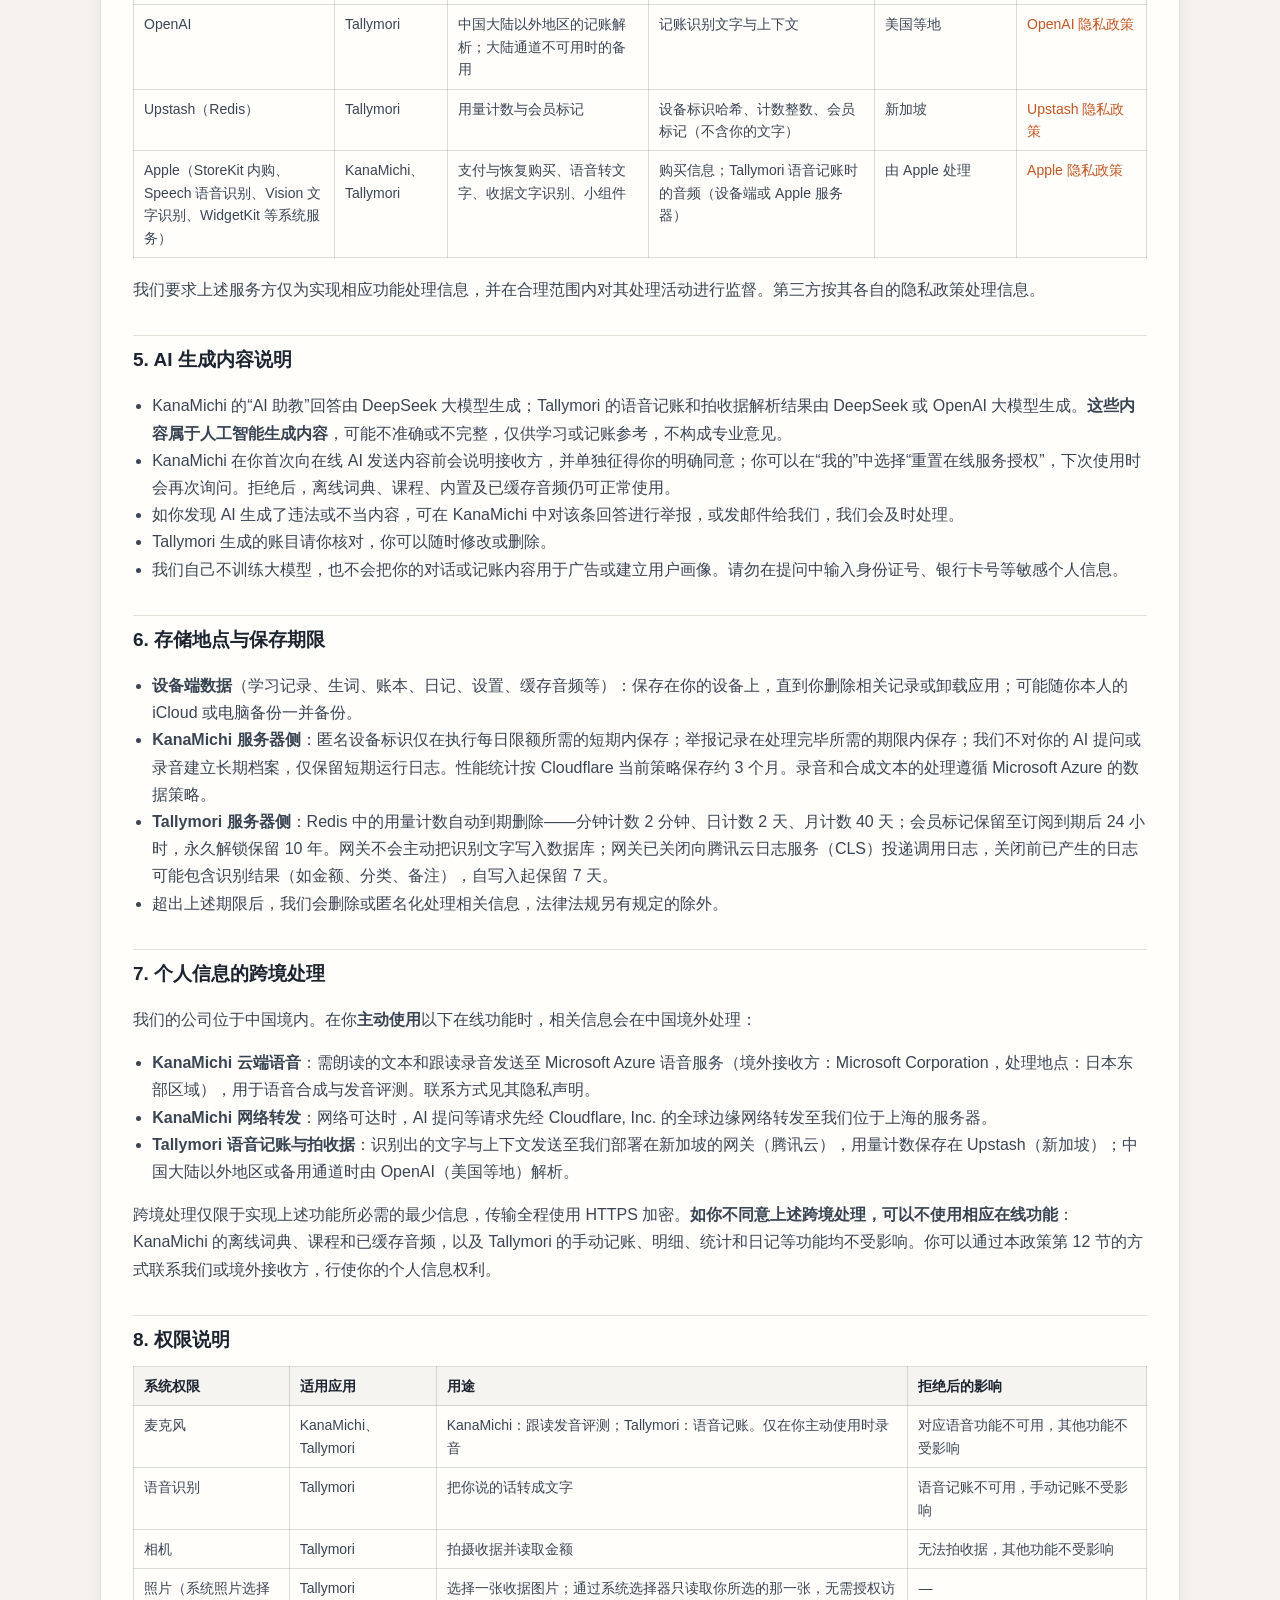
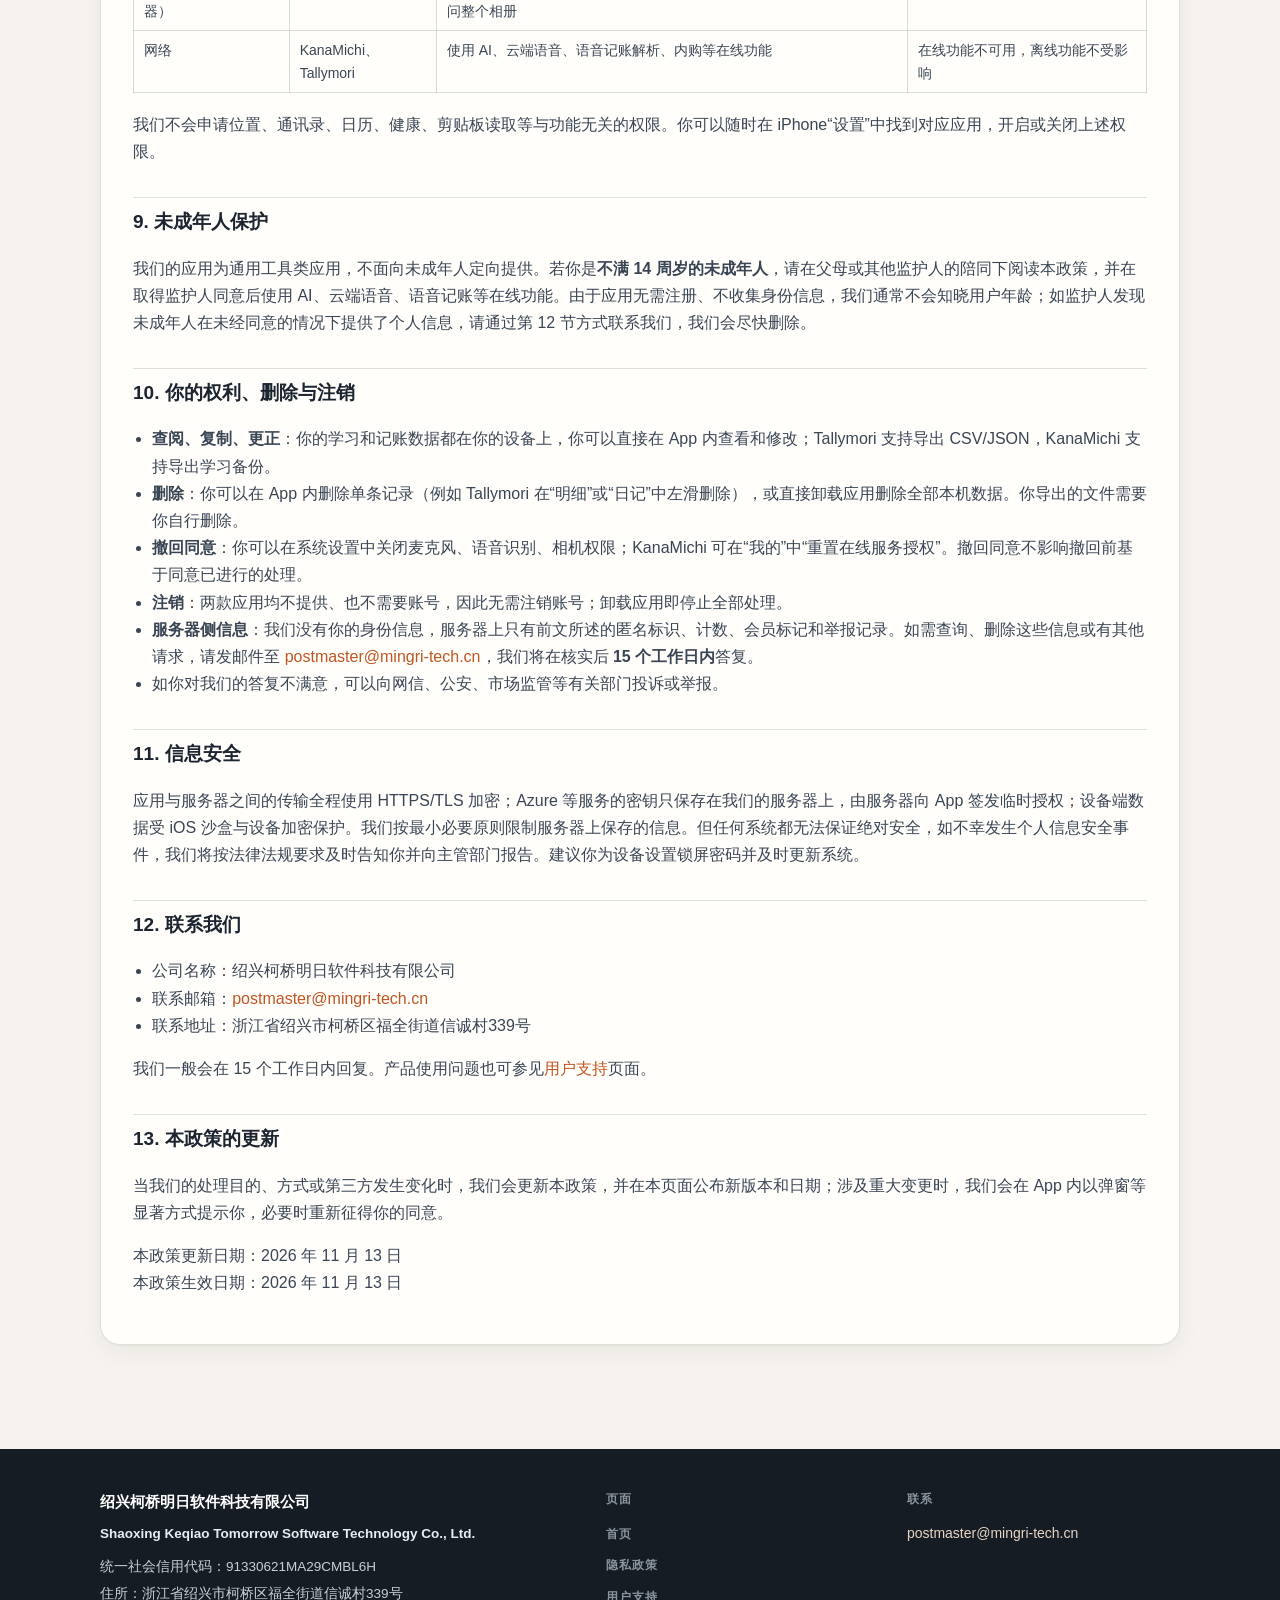
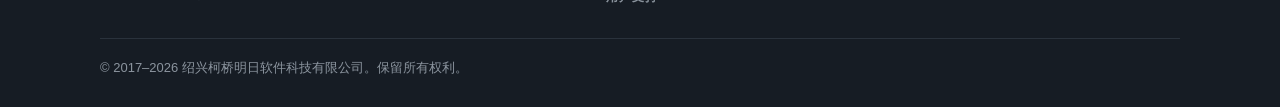
==== commit d62c2241: "正式版隐私政策（公司主体，2026-11-13 生效）" ====
--- a/privacy.html
+++ b/privacy.html
@@ -4,10 +4,17 @@
   <meta charset="utf-8">
   <meta name="viewport" content="width=device-width, initial-scale=1">
   <title>隐私政策 · Privacy Policy — 明日软件</title>
-  <meta name="description" content="绍兴柯桥明日软件科技有限公司应用隐私政策（草稿，待审阅）。">
+  <meta name="description" content="绍兴柯桥明日软件科技有限公司隐私政策，适用于 KanaMichi 日语与 Tallymori 记账。">
   <link rel="icon" href="favicon.svg" type="image/svg+xml">
   <link rel="canonical" href="https://mingri-tech.cn/privacy.html">
   <link rel="stylesheet" href="styles.css">
+  <style>
+    .prose h3 { font-size: 17px; margin: 22px 0 8px; }
+    .table-scroll { overflow-x: auto; margin: 10px 0 18px; -webkit-overflow-scrolling: touch; }
+    .data-table { width: 100%; border-collapse: collapse; font-size: 14px; line-height: 1.6; min-width: 640px; }
+    .data-table th, .data-table td { border: 1px solid rgba(127,127,127,.28); padding: 8px 10px; text-align: left; vertical-align: top; color: var(--ink-soft); }
+    .data-table th { color: var(--ink); font-weight: 650; background: rgba(127,127,127,.08); }
+  </style>
 </head>
 <body>
   <header class="site-header">
@@ -39,102 +46,285 @@
       <header class="doc-head">
         <h1 class="zh">隐私政策</h1>
         <h1 class="en">Privacy Policy</h1>
-        <p class="meta zh">适用于绍兴柯桥明日软件科技有限公司开发或运营的移动应用。草稿日期：2026 年 11 月 11 日。</p>
-        <p class="meta en">This policy applies to mobile apps developed or operated by Shaoxing Keqiao Tomorrow Software Technology Co., Ltd. Draft date: 11 November 2026.</p>
+        <p class="meta zh">适用于绍兴柯桥明日软件科技有限公司的 KanaMichi 日语与 Tallymori 记账。更新日期：2026 年 11 月 13 日；生效日期：2026 年 11 月 13 日。</p>
+        <p class="meta en">Applies to KanaMichi and Tallymori by Shaoxing Keqiao Tomorrow Software Technology Co., Ltd. Last updated and effective: 13 November 2026.</p>
       </header>
 
-      <aside class="review-banner" role="note">
-        <strong class="zh">请先审阅后再作为正式政策使用。</strong>
-        <strong class="en">Please review this document before using it as the official policy.</strong>
-        <span class="zh">本页是一份通用隐私政策草稿，供 App Store 隐私政策链接等用途准备。各应用的实际数据处理方式可能不同，正式启用前应由公司确认并按需修订。在修订完成前，请勿将其视为已生效的最终版本。</span>
-        <span class="en">This page is a generic draft prepared for App Store privacy-policy URLs and similar uses. Data practices can differ by app. The company should review and revise it before it is treated as final or in force.</span>
-      </aside>
-
       <article class="prose">
-        <h2 class="zh">1. 我们是谁</h2>
-        <h2 class="en">1. Who we are</h2>
-        <p class="zh">本政策由绍兴柯桥明日软件科技有限公司（官方英文名称：Shaoxing Keqiao Tomorrow Software Technology Co., Ltd.，统一社会信用代码：91330621MA29CMBL6H，住所：浙江省绍兴市柯桥区福全街道信诚村339号）提供。联系邮箱：<a href="mailto:postmaster@mingri-tech.cn">postmaster@mingri-tech.cn</a>。</p>
-        <p class="en">This policy is provided by Shaoxing Keqiao Tomorrow Software Technology Co., Ltd. (legal Chinese name: 绍兴柯桥明日软件科技有限公司; Unified Social Credit Code: 91330621MA29CMBL6H; registered address: No. 339, Xincheng Village, Fuquan Subdistrict, Keqiao District, Shaoxing, Zhejiang Province, China). Contact: <a href="mailto:postmaster@mingri-tech.cn">postmaster@mingri-tech.cn</a>.</p>
-
-        <h2 class="zh">2. 适用范围</h2>
-        <h2 class="en">2. Scope</h2>
-        <p class="zh">本政策说明我们如何处理与公司移动应用相关的信息，包括但不限于日语学习应用 KanaMichi: Japanese Practice 与记账应用 Tallymori: Expense Tracker。如某款应用另有单独说明，以该说明与本政策共同适用；冲突时以更具体的说明为准。</p>
-        <p class="en">This policy describes how we handle information in connection with the company’s mobile apps, including but not limited to the Japanese-learning app KanaMichi: Japanese Practice and the expense-tracking app Tallymori: Expense Tracker. If an app has a more specific notice, that notice applies together with this policy and controls in case of conflict.</p>
-
-        <h2 class="zh">3. 我们可能处理的信息</h2>
-        <h2 class="en">3. Information we may process</h2>
-        <p class="zh">具体收集的信息因应用和你开启的功能而异。一般可能包括：</p>
-        <p class="en">The information involved depends on the app and the features you use. It may include:</p>
-        <ul class="zh">
-          <li>你在应用中主动输入或生成的内容，例如学习进度、收藏、记账记录、预算或设置；</li>
-          <li>设备与技术信息，例如设备型号、操作系统版本、应用版本、语言设置，以及为提供网络功能所必要的网络信息；</li>
-          <li>在你授权后使用的设备权限所产生的数据，例如麦克风录音（用于发音练习或语音记账等功能）；</li>
-          <li>你为获取支持而发送的电子邮件内容；</li>
-          <li>通过 Apple 完成的购买状态（我们不接收你的银行卡号或完整付款凭证）。</li>
-        </ul>
-        <ul class="en">
-          <li>Content you enter or create in an app, such as study progress, saved items, expense records, budgets, or settings;</li>
-          <li>Device and technical information, such as device model, operating-system version, app version, language settings, and network information needed to provide online features;</li>
-          <li>Data created after you grant a permission, such as microphone audio for pronunciation practice or voice expense entry;</li>
-          <li>The content of emails you send us for support;</li>
-          <li>Purchase or entitlement status handled through Apple (we do not receive your card number or full payment credentials).</li>
-        </ul>
-        <p class="zh">我们不会在本网站公布电话号码，也不要求你为使用应用而必须提供姓名、手机号或身份证件。除非某项功能另有说明，应用通常无需注册账号。</p>
-        <p class="en">We do not publish a phone number on this website, and we do not require your name, phone number, or identity documents merely to use the apps. Unless a feature says otherwise, the apps generally do not require an account.</p>
-
-        <h2 class="zh">4. 我们如何使用信息</h2>
-        <h2 class="en">4. How we use information</h2>
-        <ul class="zh">
-          <li>提供、维护和改进应用功能；</li>
-          <li>完成你发起的请求，例如语音识别、发音评测、在线助教或内容生成；</li>
-          <li>处理与恢复 App Store 内购；</li>
-          <li>回复支持请求、诊断故障，并履行法律义务。</li>
-        </ul>
-        <ul class="en">
-          <li>To provide, maintain, and improve app features;</li>
-          <li>To fulfill requests you initiate, such as speech recognition, pronunciation scoring, an online tutor, or content generation;</li>
-          <li>To process and restore App Store in-app purchases;</li>
-          <li>To respond to support requests, diagnose problems, and meet legal obligations.</li>
-        </ul>
-        <p class="zh">我们不会出售你的个人信息，也不会将其用于跨应用广告追踪。</p>
-        <p class="en">We do not sell your personal information, and we do not use it for cross-app advertising tracking.</p>
-
-        <h2 class="zh">5. 存储与第三方</h2>
-        <h2 class="en">5. Storage and third parties</h2>
-        <p class="zh">许多数据仅保存在你的设备上，并可能随你本人的设备备份或 iCloud 备份一并保存。卸载应用后，本机数据通常会被删除。部分可选的在线功能可能将必要内容发送至我们使用的基础设施或服务提供商（例如云服务或语音服务）以便完成该功能。具体提供商与处理地点可能因应用而异，并将在应用内或后续修订的政策中进一步说明。</p>
-        <p class="en">Much of this information is stored only on your device and may be included in backups you make, including iCloud backups. Uninstalling an app usually deletes the data stored on that device. Some optional online features may send the information needed to complete that feature to infrastructure or service providers we use (for example, cloud or speech services). Providers and locations can differ by app and should be described in the app or in a later revision of this policy.</p>
-        <p class="zh">内购由 Apple 通过 App Store 处理，适用 Apple 的隐私政策。你也可以在系统设置中管理麦克风等权限。</p>
-        <p class="en">In-app purchases are processed by Apple through the App Store and are subject to Apple’s privacy policy. You can also manage permissions such as the microphone in system settings.</p>
-
-        <h2 class="zh">6. 保留与删除</h2>
-        <h2 class="en">6. Retention and deletion</h2>
-        <p class="zh">保存在你设备上的数据由你控制，卸载应用或按应用内提供的导出/删除方式处理即可。我们因支持邮件而收到的信息，在处理完毕后仅在必要期限内保留。如需请求删除我们持有的相关信息，请发送邮件至 <a href="mailto:postmaster@mingri-tech.cn">postmaster@mingri-tech.cn</a>。</p>
-        <p class="en">Data stored on your device is under your control: you may delete the app or use in-app export or deletion tools where provided. Information we receive in support emails is kept only as long as needed to handle the request. To ask us to delete information we hold, email <a href="mailto:postmaster@mingri-tech.cn">postmaster@mingri-tech.cn</a>.</p>
-
-        <h2 class="zh">7. 你的权利</h2>
-        <h2 class="en">7. Your rights</h2>
-        <p class="zh">根据你所在地区的适用法律，你可能享有查阅、更正、删除、限制处理或撤回同意等权利。请通过上述邮箱与我们联系。我们将在适用法律要求的范围内响应。</p>
-        <p class="en">Depending on the laws that apply where you live, you may have rights to access, correct, delete, or restrict processing of your information, or to withdraw consent. Please contact us at the email address above. We will respond to the extent required by applicable law.</p>
-
-        <h2 class="zh">8. 儿童</h2>
-        <h2 class="en">8. Children</h2>
-        <p class="zh">我们的应用不面向 13 周岁以下（或你所在司法辖区规定的更高年龄）的儿童定向收集个人信息。若你认为我们无意中收集了此类信息，请联系我们，我们会尽快删除。</p>
-        <p class="en">Our apps are not directed at children under 13, or under a higher age if required in your jurisdiction, and we do not knowingly collect their personal information. If you believe we have collected such information, please contact us and we will delete it promptly.</p>
-
-        <h2 class="zh">9. 国际传输</h2>
-        <h2 class="en">9. International transfers</h2>
-        <p class="zh">我们的公司位于中国。若你在其他国家或地区使用应用，或某项在线功能由位于其他地区的服务商处理，相关信息可能会在这些地区之间传输。我们将按适用法律处理此类传输。</p>
-        <p class="en">The company is located in China. If you use an app from another country or region, or if an online feature is processed by a provider in another location, information may be transferred between those places. We will handle such transfers in accordance with applicable law.</p>
-
-        <h2 class="zh">10. 政策更新</h2>
-        <h2 class="en">10. Changes</h2>
-        <p class="zh">我们可能更新本政策，并在本页面公布更新后的版本与日期。若变更对你的权利产生重大影响，我们会以合理方式提示。</p>
-        <p class="en">We may update this policy and will post the revised version and date on this page. If a change materially affects your rights, we will provide a reasonable notice.</p>
-
-        <h2 class="zh">11. 联系我们</h2>
-        <h2 class="en">11. Contact us</h2>
-        <p class="zh">如对本政策有任何问题，请发送邮件至 <a href="mailto:postmaster@mingri-tech.cn">postmaster@mingri-tech.cn</a>。更具体的使用问题，也可参见我们的<a href="support.html">用户支持</a>页面。</p>
-        <p class="en">If you have questions about this policy, email <a href="mailto:postmaster@mingri-tech.cn">postmaster@mingri-tech.cn</a>. For product help, see our <a href="support.html">support page</a>.</p>
+        <div class="zh">
+        <h2>导言</h2>
+        <p>绍兴柯桥明日软件科技有限公司（以下简称“我们”）深知个人信息对你的重要性。我们依据《中华人民共和国个人信息保护法》《中华人民共和国网络安全法》《中华人民共和国数据安全法》等法律法规，遵循合法、正当、必要和诚信原则，只处理实现功能所必需的最少信息。请在使用我们的应用前仔细阅读本政策，尤其是<strong>加粗</strong>部分。</p>
+        <p><strong>要点速览：</strong>两款应用均<strong>无需注册账号</strong>，不收集姓名、手机号、身份证号、通讯录、位置；<strong>不接入广告 SDK，不接入第三方统计分析或追踪 SDK</strong>，不使用广告标识符（IDFA），不做跨 App 追踪，不出售你的个人信息。你的学习记录、账本等主要数据只保存在你自己的设备上。只有在你主动使用 AI、云端语音、语音记账、拍收据等在线功能时，才会发送完成该功能所需的最少内容。</p>
+
+        <h2>1. 我们是谁（个人信息处理者）</h2>
+        <ul>
+          <li>名称：绍兴柯桥明日软件科技有限公司（Shaoxing Keqiao Tomorrow Software Technology Co., Ltd.）</li>
+          <li>统一社会信用代码：91330621MA29CMBL6H</li>
+          <li>注册地址：浙江省绍兴市柯桥区福全街道信诚村339号</li>
+          <li>个人信息保护联系邮箱：<a href="mailto:postmaster@mingri-tech.cn">postmaster@mingri-tech.cn</a></li>
+        </ul>
+
+        <h2>2. 适用范围</h2>
+        <p>本政策适用于我们开发和运营的以下 iOS 应用（含其桌面小组件）：</p>
+        <ul>
+          <li><strong>KanaMichi 日语</strong>（KanaMichi: Japanese Practice，App Store ID 6822187672）：日语学习应用；</li>
+          <li><strong>Tallymori 记账</strong>（Tallymori: Expense Tracker，原名 Zeni，App Store ID 6826859435）：记账应用。</li>
+        </ul>
+        <p>本政策不适用于第三方单独向你提供的服务（例如 Apple 的 App Store 服务），这些服务适用其各自的隐私政策。</p>
+
+        <h2>3. 我们收集的个人信息及用途</h2>
+        <h3>3.1 KanaMichi 日语</h3>
+        <div class="table-scroll"><table class="data-table">
+          <thead><tr><th>功能场景</th><th>处理的信息</th><th>用途</th><th>何时处理</th><th>存储/处理位置</th></tr></thead>
+          <tbody>
+            <tr><td>课程学习、生词本、复习、桌面小组件</td><td>学习进度、收藏与自建词句、连续学习天数、设置、跟读使用次数</td><td>提供学习与复习功能、在小组件展示学习快照</td><td>使用 App 时</td><td>仅保存在你的设备（系统 UserDefaults 与 App Group 容器），不上传</td></tr>
+            <tr><td>匿名设备标识</td><td>首次启动时在本机随机生成的一串标识（不是 IDFA/IDFV，不含机型、位置等信息）</td><td>统计每日 AI 免费/会员次数、防止接口滥用</td><td>使用 AI 助教或举报时随请求发送</td><td>我们的服务器（腾讯云，上海），仅短期用于限额</td></tr>
+            <tr><td>AI 助教（选择性功能）</td><td>你输入的问题和最近若干轮对话内容、会员档位</td><td>生成回答</td><td>仅在你主动提问，且首次使用时已单独同意后</td><td>经我们的腾讯云服务（上海）转发至 DeepSeek；网络可达时先经 Cloudflare 转发</td></tr>
+            <tr><td>AI 内容举报</td><td>举报原因、被举报的问题与 AI 回答、匿名设备标识</td><td>审核和处理不当的 AI 生成内容</td><td>仅在你主动举报时</td><td>我们的服务器日志</td></tr>
+            <tr><td>云端语音合成（选择性功能）</td><td>需要朗读的日语文本，包括你自建的词或句子</td><td>生成自然发音并缓存，供离线播放</td><td>对没有内置或缓存音频的内容，在你同意云端语音后（包括保存自建词后在后台预先准备语音）</td><td>Microsoft Azure 语音服务（日本东部）；生成的音频缓存在你的设备</td></tr>
+            <tr><td>跟读发音评测（选择性功能）</td><td>你的跟读录音</td><td>对发音进行评分</td><td>仅在你主动跟读、授权麦克风并同意云端语音后</td><td>直接发送至 Microsoft Azure 语音服务（日本东部），不经过我们的服务器</td></tr>
+            <tr><td>临时语音授权</td><td>请求本身（不含录音或文本）</td><td>由我们的服务器签发临时授权，Azure 密钥不放在 App 内</td><td>使用云端语音时</td><td>我们的服务器（腾讯云，上海）</td></tr>
+            <tr><td>性能诊断</td><td>固定的接口类别、状态码、耗时、失败类别、App 版本（不含提问、回答、录音、设备标识、IP 地址或完整网址）</td><td>诊断请求速度与故障</td><td>经 Cloudflare 转发的请求</td><td>Cloudflare Analytics Engine，保留约 3 个月</td></tr>
+            <tr><td>App 内购买</td><td>Apple 返回的购买状态</td><td>解锁和恢复 Pro 权益</td><td>购买或恢复购买时</td><td>由 Apple 处理；我们不接触你的银行卡号或支付凭证</td></tr>
+            <tr><td>学习备份导出</td><td>你主动导出的学习备份文件</td><td>换机或自行备份</td><td>仅在你主动导出时</td><td>保存在你选择的位置，我们不会收到</td></tr>
+          </tbody>
+        </table></div>
+
+        <h3>3.2 Tallymori 记账</h3>
+        <div class="table-scroll"><table class="data-table">
+          <thead><tr><th>功能场景</th><th>处理的信息</th><th>用途</th><th>何时处理</th><th>存储/处理位置</th></tr></thead>
+          <tbody>
+            <tr><td>记账、日记、理财收益、预算、统计</td><td>金额、收支类型、分类、日期、备注、日记正文与心情、理财月份与金额、语言/货币/预算/提醒等设置</td><td>提供记账与统计功能</td><td>使用 App 时</td><td>仅保存在你的设备（App 私有目录），不上传、不做云同步，我们看不到</td></tr>
+            <tr><td>语音记账</td><td>麦克风音频；识别出的文字，以及少量上下文（界面语言、货币、当天日期、分类名称列表、本机规则给出的金额与分类猜测）</td><td>把你说的话转成一笔账目</td><td>仅在你主动使用语音记账并授权麦克风与语音识别后</td><td>音频由 Apple 的 iOS 语音识别处理（设备支持时在本机完成，否则可能由 Apple 服务器处理），<strong>录音不会发送给我们</strong>；识别出的文字发送至我们的网关（腾讯云，新加坡），再转发给大模型解析</td></tr>
+            <tr><td>拍收据记账</td><td>你拍摄或从相册选择的那一张收据图片；识别出的文字</td><td>识别实付金额等信息生成账目</td><td>仅在你主动拍摄或选择图片时</td><td>图片由 iOS 自带文字识别在本机读取，<strong>图片不会上传</strong>；只有识别出的文字发送至我们的网关（腾讯云，新加坡），再转发给大模型解析</td></tr>
+            <tr><td>大模型解析</td><td>上述识别文字与上下文</td><td>返回结构化的记账结果</td><td>同上</td><td>中国大陆地区使用 DeepSeek；其他地区使用 OpenAI；大陆通道暂时不可用时可能由 OpenAI 作为备用通道处理</td></tr>
+            <tr><td>匿名设备标识</td><td>首次启动时本机随机生成的一串字符（不含 IDFA/IDFV、机型、位置）；服务器只保存其 SHA-256 哈希的前 12 位</td><td>统计当月免费语音次数、防止滥用、判断该设备的会员是否有效</td><td>使用语音记账、拍收据或同步会员状态时</td><td>Upstash Redis（新加坡），只保存哈希、计数整数和会员标记</td></tr>
+            <tr><td>App 内购买</td><td>Apple 签名的交易凭据（含产品、有效期、是否退款等信息，不含银行卡号）</td><td>在服务器端验证会员身份以调整用量额度</td><td>购买、恢复购买或同步会员状态时</td><td>支付由 Apple 处理；凭据经我们的网关验证后，只保存会员标记</td></tr>
+            <tr><td>导出与完整备份</td><td>你主动导出的 CSV/JSON 文件或备份文件</td><td>带走或备份你的数据</td><td>仅在你主动导出时</td><td>保存在你选择的位置，我们不会收到</td></tr>
+          </tbody>
+        </table></div>
+        <p>除上表所列外，我们不会收集其他个人信息。如需新增处理目的或类型，我们将更新本政策并重新征得你的同意。</p>
+
+        <h2>4. 第三方服务与 SDK 清单</h2>
+        <p>我们的应用<strong>未接入任何广告、统计分析或追踪类 SDK</strong>。为实现上述功能，以下第三方服务会接触到必要的信息：</p>
+        <div class="table-scroll"><table class="data-table">
+          <thead><tr><th>第三方</th><th>适用应用</th><th>用途</th><th>涉及的信息</th><th>处理地点</th><th>隐私政策</th></tr></thead>
+          <tbody>
+            <tr><td>Microsoft Azure 语音服务（含集成在 App 内的 Microsoft Cognitive Services Speech SDK）</td><td>KanaMichi</td><td>语音合成、发音评测</td><td>需朗读的文本、跟读录音</td><td>日本（日本东部区域）</td><td><a href="https://privacy.microsoft.com/zh-cn/privacystatement" target="_blank" rel="noopener">Microsoft 隐私声明</a>；<a href="https://learn.microsoft.com/legal/cognitive-services/speech-service/speech-to-text/data-privacy-security" target="_blank" rel="noopener">Azure 语音数据说明</a></td></tr>
+            <tr><td>DeepSeek（杭州深度求索人工智能基础技术研究有限公司）</td><td>KanaMichi、Tallymori</td><td>KanaMichi：生成 AI 助教回答；Tallymori：把识别文字解析为账目（中国大陆地区）</td><td>对话内容；记账识别文字与上下文</td><td>中国境内</td><td><a href="https://cdn.deepseek.com/policies/zh-CN/deepseek-privacy-policy.html" target="_blank" rel="noopener">DeepSeek 隐私政策</a></td></tr>
+            <tr><td>腾讯云（云函数）</td><td>KanaMichi、Tallymori</td><td>承载我们的后端服务</td><td>KanaMichi：AI 请求、举报、临时语音授权、匿名设备标识；Tallymori：识别文字与上下文、购买凭据</td><td>KanaMichi：中国上海；Tallymori：新加坡</td><td><a href="https://cloud.tencent.com/document/product/301/11470" target="_blank" rel="noopener">腾讯云隐私政策</a></td></tr>
+            <tr><td>Cloudflare</td><td>KanaMichi</td><td>网络转发、性能诊断统计</td><td>经其转发的请求内容与网络信息；不含内容的性能统计</td><td>全球边缘网络</td><td><a href="https://www.cloudflare.com/privacypolicy/" target="_blank" rel="noopener">Cloudflare 隐私政策</a></td></tr>
+            <tr><td>OpenAI</td><td>Tallymori</td><td>中国大陆以外地区的记账解析；大陆通道不可用时的备用</td><td>记账识别文字与上下文</td><td>美国等地</td><td><a href="https://openai.com/policies/privacy-policy/" target="_blank" rel="noopener">OpenAI 隐私政策</a></td></tr>
+            <tr><td>Upstash（Redis）</td><td>Tallymori</td><td>用量计数与会员标记</td><td>设备标识哈希、计数整数、会员标记（不含你的文字）</td><td>新加坡</td><td><a href="https://upstash.com/trust/privacy.pdf" target="_blank" rel="noopener">Upstash 隐私政策</a></td></tr>
+            <tr><td>Apple（StoreKit 内购、Speech 语音识别、Vision 文字识别、WidgetKit 等系统服务）</td><td>KanaMichi、Tallymori</td><td>支付与恢复购买、语音转文字、收据文字识别、小组件</td><td>购买信息；Tallymori 语音记账时的音频（设备端或 Apple 服务器）</td><td>由 Apple 处理</td><td><a href="https://www.apple.com.cn/legal/privacy/" target="_blank" rel="noopener">Apple 隐私政策</a></td></tr>
+          </tbody>
+        </table></div>
+        <p>我们要求上述服务方仅为实现相应功能处理信息，并在合理范围内对其处理活动进行监督。第三方按其各自的隐私政策处理信息。</p>
+
+        <h2>5. AI 生成内容说明</h2>
+        <ul>
+          <li>KanaMichi 的“AI 助教”回答由 DeepSeek 大模型生成；Tallymori 的语音记账和拍收据解析结果由 DeepSeek 或 OpenAI 大模型生成。<strong>这些内容属于人工智能生成内容</strong>，可能不准确或不完整，仅供学习或记账参考，不构成专业意见。</li>
+          <li>KanaMichi 在你首次向在线 AI 发送内容前会说明接收方，并单独征得你的明确同意；你可以在“我的”中选择“重置在线服务授权”，下次使用时会再次询问。拒绝后，离线词典、课程、内置及已缓存音频仍可正常使用。</li>
+          <li>如你发现 AI 生成了违法或不当内容，可在 KanaMichi 中对该条回答进行举报，或发邮件给我们，我们会及时处理。</li>
+          <li>Tallymori 生成的账目请你核对，你可以随时修改或删除。</li>
+          <li>我们自己不训练大模型，也不会把你的对话或记账内容用于广告或建立用户画像。请勿在提问中输入身份证号、银行卡号等敏感个人信息。</li>
+        </ul>
+
+        <h2>6. 存储地点与保存期限</h2>
+        <ul>
+          <li><strong>设备端数据</strong>（学习记录、生词、账本、日记、设置、缓存音频等）：保存在你的设备上，直到你删除相关记录或卸载应用；可能随你本人的 iCloud 或电脑备份一并备份。</li>
+          <li><strong>KanaMichi 服务器侧</strong>：匿名设备标识仅在执行每日限额所需的短期内保存；举报记录在处理完毕所需的期限内保存；我们不对你的 AI 提问或录音建立长期档案，仅保留短期运行日志。性能统计按 Cloudflare 当前策略保存约 3 个月。录音和合成文本的处理遵循 Microsoft Azure 的数据策略。</li>
+          <li><strong>Tallymori 服务器侧</strong>：Redis 中的用量计数自动到期删除——分钟计数 2 分钟、日计数 2 天、月计数 40 天；会员标记保留至订阅到期后 24 小时，永久解锁保留 10 年。网关不会主动把识别文字写入数据库；网关已关闭向腾讯云日志服务（CLS）投递调用日志，关闭前已产生的日志可能包含识别结果（如金额、分类、备注），自写入起保留 7 天。</li>
+          <li>超出上述期限后，我们会删除或匿名化处理相关信息，法律法规另有规定的除外。</li>
+        </ul>
+
+        <h2>7. 个人信息的跨境处理</h2>
+        <p>我们的公司位于中国境内。在你<strong>主动使用</strong>以下在线功能时，相关信息会在中国境外处理：</p>
+        <ul>
+          <li><strong>KanaMichi 云端语音</strong>：需朗读的文本和跟读录音发送至 Microsoft Azure 语音服务（境外接收方：Microsoft Corporation，处理地点：日本东部区域），用于语音合成与发音评测。联系方式见其隐私声明。</li>
+          <li><strong>KanaMichi 网络转发</strong>：网络可达时，AI 提问等请求先经 Cloudflare, Inc. 的全球边缘网络转发至我们位于上海的服务器。</li>
+          <li><strong>Tallymori 语音记账与拍收据</strong>：识别出的文字与上下文发送至我们部署在新加坡的网关（腾讯云），用量计数保存在 Upstash（新加坡）；中国大陆以外地区或备用通道时由 OpenAI（美国等地）解析。</li>
+        </ul>
+        <p>跨境处理仅限于实现上述功能所必需的最少信息，传输全程使用 HTTPS 加密。<strong>如你不同意上述跨境处理，可以不使用相应在线功能</strong>：KanaMichi 的离线词典、课程和已缓存音频，以及 Tallymori 的手动记账、明细、统计和日记等功能均不受影响。你可以通过本政策第 12 节的方式联系我们或境外接收方，行使你的个人信息权利。</p>
+
+        <h2>8. 权限说明</h2>
+        <div class="table-scroll"><table class="data-table">
+          <thead><tr><th>系统权限</th><th>适用应用</th><th>用途</th><th>拒绝后的影响</th></tr></thead>
+          <tbody>
+            <tr><td>麦克风</td><td>KanaMichi、Tallymori</td><td>KanaMichi：跟读发音评测；Tallymori：语音记账。仅在你主动使用时录音</td><td>对应语音功能不可用，其他功能不受影响</td></tr>
+            <tr><td>语音识别</td><td>Tallymori</td><td>把你说的话转成文字</td><td>语音记账不可用，手动记账不受影响</td></tr>
+            <tr><td>相机</td><td>Tallymori</td><td>拍摄收据并读取金额</td><td>无法拍收据，其他功能不受影响</td></tr>
+            <tr><td>照片（系统照片选择器）</td><td>Tallymori</td><td>选择一张收据图片；通过系统选择器只读取你所选的那一张，无需授权访问整个相册</td><td>—</td></tr>
+            <tr><td>网络</td><td>KanaMichi、Tallymori</td><td>使用 AI、云端语音、语音记账解析、内购等在线功能</td><td>在线功能不可用，离线功能不受影响</td></tr>
+          </tbody>
+        </table></div>
+        <p>我们不会申请位置、通讯录、日历、健康、剪贴板读取等与功能无关的权限。你可以随时在 iPhone“设置”中找到对应应用，开启或关闭上述权限。</p>
+
+        <h2>9. 未成年人保护</h2>
+        <p>我们的应用为通用工具类应用，不面向未成年人定向提供。若你是<strong>不满 14 周岁的未成年人</strong>，请在父母或其他监护人的陪同下阅读本政策，并在取得监护人同意后使用 AI、云端语音、语音记账等在线功能。由于应用无需注册、不收集身份信息，我们通常不会知晓用户年龄；如监护人发现未成年人在未经同意的情况下提供了个人信息，请通过第 12 节方式联系我们，我们会尽快删除。</p>
+
+        <h2>10. 你的权利、删除与注销</h2>
+        <ul>
+          <li><strong>查阅、复制、更正</strong>：你的学习和记账数据都在你的设备上，你可以直接在 App 内查看和修改；Tallymori 支持导出 CSV/JSON，KanaMichi 支持导出学习备份。</li>
+          <li><strong>删除</strong>：你可以在 App 内删除单条记录（例如 Tallymori 在“明细”或“日记”中左滑删除），或直接卸载应用删除全部本机数据。你导出的文件需要你自行删除。</li>
+          <li><strong>撤回同意</strong>：你可以在系统设置中关闭麦克风、语音识别、相机权限；KanaMichi 可在“我的”中“重置在线服务授权”。撤回同意不影响撤回前基于同意已进行的处理。</li>
+          <li><strong>注销</strong>：两款应用均不提供、也不需要账号，因此无需注销账号；卸载应用即停止全部处理。</li>
+          <li><strong>服务器侧信息</strong>：我们没有你的身份信息，服务器上只有前文所述的匿名标识、计数、会员标记和举报记录。如需查询、删除这些信息或有其他请求，请发邮件至 <a href="mailto:postmaster@mingri-tech.cn">postmaster@mingri-tech.cn</a>，我们将在核实后 <strong>15 个工作日内</strong>答复。</li>
+          <li>如你对我们的答复不满意，可以向网信、公安、市场监管等有关部门投诉或举报。</li>
+        </ul>
+
+        <h2>11. 信息安全</h2>
+        <p>应用与服务器之间的传输全程使用 HTTPS/TLS 加密；Azure 等服务的密钥只保存在我们的服务器上，由服务器向 App 签发临时授权；设备端数据受 iOS 沙盒与设备加密保护。我们按最小必要原则限制服务器上保存的信息。但任何系统都无法保证绝对安全，如不幸发生个人信息安全事件，我们将按法律法规要求及时告知你并向主管部门报告。建议你为设备设置锁屏密码并及时更新系统。</p>
+
+        <h2>12. 联系我们</h2>
+        <ul>
+          <li>公司名称：绍兴柯桥明日软件科技有限公司</li>
+          <li>联系邮箱：<a href="mailto:postmaster@mingri-tech.cn">postmaster@mingri-tech.cn</a></li>
+          <li>联系地址：浙江省绍兴市柯桥区福全街道信诚村339号</li>
+        </ul>
+        <p>我们一般会在 15 个工作日内回复。产品使用问题也可参见<a href="support.html">用户支持</a>页面。</p>
+
+        <h2>13. 本政策的更新</h2>
+        <p>当我们的处理目的、方式或第三方发生变化时，我们会更新本政策，并在本页面公布新版本和日期；涉及重大变更时，我们会在 App 内以弹窗等显著方式提示你，必要时重新征得你的同意。</p>
+        <p>本政策更新日期：2026 年 11 月 13 日<br>本政策生效日期：2026 年 11 月 13 日</p>
+        </div>
+
+        <div class="en">
+        <p><em>This English version is provided for convenience. If it differs from the Simplified Chinese version, the Chinese version prevails.</em></p>
+        <h2>Introduction</h2>
+        <p>Shaoxing Keqiao Tomorrow Software Technology Co., Ltd. (“we”) takes your personal information seriously. We follow the Personal Information Protection Law of the People’s Republic of China (PIPL) and other applicable laws, and process only the minimum information needed for each feature.</p>
+        <p><strong>In short:</strong> neither app requires an account. We do not collect your name, phone number, ID number, contacts or location. <strong>There are no advertising, analytics or tracking SDKs</strong>, no advertising identifier (IDFA), no cross-app tracking, and we never sell personal information. Your study records and ledger stay on your device. Only when you choose online features such as AI, cloud speech, voice entry or receipt scanning do we send the minimum content needed.</p>
+
+        <h2>1. Who we are (personal information handler)</h2>
+        <ul>
+          <li>Name: Shaoxing Keqiao Tomorrow Software Technology Co., Ltd. (绍兴柯桥明日软件科技有限公司)</li>
+          <li>Unified Social Credit Code: 91330621MA29CMBL6H</li>
+          <li>Registered address: No. 339, Xincheng Village, Fuquan Subdistrict, Keqiao District, Shaoxing, Zhejiang Province, China</li>
+          <li>Privacy contact: <a href="mailto:postmaster@mingri-tech.cn">postmaster@mingri-tech.cn</a></li>
+        </ul>
+
+        <h2>2. Scope</h2>
+        <p>This policy applies to our iOS apps and their widgets:</p>
+        <ul>
+          <li><strong>KanaMichi: Japanese Practice</strong> (App Store ID 6822187672), a Japanese-learning app;</li>
+          <li><strong>Tallymori: Expense Tracker</strong> (formerly Zeni, App Store ID 6826859435), an expense-tracking app.</li>
+        </ul>
+
+        <h2>3. Personal information we process and why</h2>
+        <h3>3.1 KanaMichi</h3>
+        <div class="table-scroll"><table class="data-table">
+          <thead><tr><th>Feature</th><th>Information</th><th>Purpose</th><th>When</th><th>Where</th></tr></thead>
+          <tbody>
+            <tr><td>Lessons, wordbook, review, widget</td><td>Study progress, saved and custom words or sentences, streaks, settings, practice counts</td><td>Provide learning and review; show a snapshot in the widget</td><td>While you use the app</td><td>On your device only (UserDefaults and App Group container); not uploaded</td></tr>
+            <tr><td>Anonymous device identifier</td><td>A random identifier generated on first launch (not IDFA/IDFV; no device model or location)</td><td>Daily AI quota and abuse prevention</td><td>Sent with AI tutor requests and reports</td><td>Our server (Tencent Cloud, Shanghai), kept short-term</td></tr>
+            <tr><td>AI tutor (optional)</td><td>Your question, recent conversation turns, plan tier</td><td>Generate an answer</td><td>Only when you ask, after your separate consent on first use</td><td>Our Tencent Cloud server (Shanghai) relays to DeepSeek; via Cloudflare when reachable</td></tr>
+            <tr><td>AI content reports</td><td>Reason, the reported question and answer, anonymous identifier</td><td>Review inappropriate AI content</td><td>Only when you report</td><td>Our server logs</td></tr>
+            <tr><td>Cloud speech synthesis (optional)</td><td>Japanese text to be read aloud, including your custom entries</td><td>Generate natural audio and cache it</td><td>For content without bundled or cached audio, after you allow cloud speech (including background preparation after saving a custom entry)</td><td>Microsoft Azure Speech (Japan East); audio cached on your device</td></tr>
+            <tr><td>Pronunciation scoring (optional)</td><td>Your practice recording</td><td>Score your pronunciation</td><td>Only when you practise, grant microphone access and allow cloud speech</td><td>Sent directly to Microsoft Azure Speech (Japan East), not through our server</td></tr>
+            <tr><td>Temporary speech authorization</td><td>The request itself (no audio or text)</td><td>Our server issues a short-lived token so Azure keys are not stored in the app</td><td>When cloud speech is used</td><td>Our server (Tencent Cloud, Shanghai)</td></tr>
+            <tr><td>Performance diagnostics</td><td>Endpoint category, status code, duration, failure category, app version (no content, device identifier, IP address or full URL)</td><td>Diagnose latency and failures</td><td>Requests relayed through Cloudflare</td><td>Cloudflare Analytics Engine, about 3 months</td></tr>
+            <tr><td>In-app purchases</td><td>Purchase status provided by Apple</td><td>Unlock and restore Pro</td><td>When you buy or restore</td><td>Handled by Apple; we never see card or payment credentials</td></tr>
+            <tr><td>Backup export</td><td>Backup files you export</td><td>Move or back up your data</td><td>Only when you export</td><td>Wherever you save them; we do not receive them</td></tr>
+          </tbody>
+        </table></div>
+
+        <h3>3.2 Tallymori</h3>
+        <div class="table-scroll"><table class="data-table">
+          <thead><tr><th>Feature</th><th>Information</th><th>Purpose</th><th>When</th><th>Where</th></tr></thead>
+          <tbody>
+            <tr><td>Ledger, journal, investment income, budgets, statistics</td><td>Amounts, type, category, date, notes, journal text and mood, monthly income figures, settings</td><td>Provide expense tracking and statistics</td><td>While you use the app</td><td>On your device only; not uploaded or synced; we cannot see it</td></tr>
+            <tr><td>Voice entry</td><td>Microphone audio; the recognized text and limited context (UI language, currency, today’s date, category names, on-device amount and category guesses)</td><td>Turn what you say into an entry</td><td>Only when you use voice entry and grant microphone and speech-recognition access</td><td>Audio is processed by Apple’s iOS speech recognition (on device where supported, otherwise possibly by Apple’s servers); <strong>recordings are never sent to us</strong>. The recognized text goes to our gateway (Tencent Cloud, Singapore) and then to an AI model</td></tr>
+            <tr><td>Receipt scanning</td><td>The one receipt image you take or pick; the recognized text</td><td>Find the amount paid and create an entry</td><td>Only when you take or pick an image</td><td>Text is read on device by iOS; <strong>images are never uploaded</strong>. Only the text goes to our gateway (Tencent Cloud, Singapore) and an AI model</td></tr>
+            <tr><td>AI parsing</td><td>The recognized text and context above</td><td>Return a structured entry</td><td>As above</td><td>DeepSeek for mainland China; OpenAI elsewhere, or as a fallback if the mainland route is temporarily unavailable</td></tr>
+            <tr><td>Anonymous device identifier</td><td>A random string generated on first launch (no IDFA/IDFV, model or location); the server keeps only the first 12 characters of its SHA-256 hash</td><td>Monthly free voice quota, abuse prevention, membership status for the device</td><td>When you use voice entry, receipt scanning or membership sync</td><td>Upstash Redis (Singapore): hash, integer counters and a membership flag only</td></tr>
+            <tr><td>In-app purchases</td><td>Apple-signed transaction (product, expiry, refund status; no card data)</td><td>Verify membership on the server to adjust quotas</td><td>When you buy, restore or sync membership</td><td>Payment handled by Apple; after verification only a membership flag is stored</td></tr>
+            <tr><td>Export and full backup</td><td>CSV/JSON or backup files you export</td><td>Take or back up your data</td><td>Only when you export</td><td>Wherever you save them; we do not receive them</td></tr>
+          </tbody>
+        </table></div>
+        <p>We collect no other personal information. If we need new purposes or data types, we will update this policy and ask for your consent again.</p>
+
+        <h2>4. Third-party services and SDKs</h2>
+        <p>Our apps include <strong>no advertising, analytics or tracking SDKs</strong>. The following third parties receive the information needed for the features above:</p>
+        <div class="table-scroll"><table class="data-table">
+          <thead><tr><th>Third party</th><th>App</th><th>Purpose</th><th>Information</th><th>Location</th><th>Privacy policy</th></tr></thead>
+          <tbody>
+            <tr><td>Microsoft Azure Speech (incl. the embedded Microsoft Cognitive Services Speech SDK)</td><td>KanaMichi</td><td>Speech synthesis, pronunciation scoring</td><td>Text to read, practice recordings</td><td>Japan (Japan East)</td><td><a href="https://privacy.microsoft.com/privacystatement" target="_blank" rel="noopener">Microsoft Privacy Statement</a>; <a href="https://learn.microsoft.com/legal/cognitive-services/speech-service/speech-to-text/data-privacy-security" target="_blank" rel="noopener">Azure Speech data</a></td></tr>
+            <tr><td>DeepSeek (Hangzhou DeepSeek Artificial Intelligence Basic Technology Research Co., Ltd.)</td><td>KanaMichi, Tallymori</td><td>KanaMichi: AI tutor answers; Tallymori: parse text into entries (mainland China)</td><td>Conversation content; recognized text and context</td><td>Mainland China</td><td><a href="https://cdn.deepseek.com/policies/zh-CN/deepseek-privacy-policy.html" target="_blank" rel="noopener">DeepSeek Privacy Policy</a></td></tr>
+            <tr><td>Tencent Cloud (Serverless Cloud Function)</td><td>KanaMichi, Tallymori</td><td>Hosts our backend</td><td>KanaMichi: AI requests, reports, speech tokens, anonymous identifier; Tallymori: recognized text and context, purchase transactions</td><td>KanaMichi: Shanghai, China; Tallymori: Singapore</td><td><a href="https://cloud.tencent.com/document/product/301/11470" target="_blank" rel="noopener">Tencent Cloud Privacy Policy</a></td></tr>
+            <tr><td>Cloudflare</td><td>KanaMichi</td><td>Network relay and performance diagnostics</td><td>Content and network information of relayed requests; content-free metrics</td><td>Global edge network</td><td><a href="https://www.cloudflare.com/privacypolicy/" target="_blank" rel="noopener">Cloudflare Privacy Policy</a></td></tr>
+            <tr><td>OpenAI</td><td>Tallymori</td><td>Parsing outside mainland China; fallback</td><td>Recognized text and context</td><td>United States and other locations</td><td><a href="https://openai.com/policies/privacy-policy/" target="_blank" rel="noopener">OpenAI Privacy Policy</a></td></tr>
+            <tr><td>Upstash (Redis)</td><td>Tallymori</td><td>Usage counters and membership flag</td><td>Identifier hash, integer counters, membership flag (no text)</td><td>Singapore</td><td><a href="https://upstash.com/trust/privacy.pdf" target="_blank" rel="noopener">Upstash Privacy Policy</a></td></tr>
+            <tr><td>Apple (StoreKit, Speech, Vision, WidgetKit and other system services)</td><td>KanaMichi, Tallymori</td><td>Payments and restore, speech-to-text, receipt text recognition, widgets</td><td>Purchase information; Tallymori voice-entry audio (on device or Apple servers)</td><td>Apple</td><td><a href="https://www.apple.com/legal/privacy/" target="_blank" rel="noopener">Apple Privacy Policy</a></td></tr>
+          </tbody>
+        </table></div>
+
+        <h2>5. AI-generated content</h2>
+        <ul>
+          <li>KanaMichi’s AI tutor answers are generated by DeepSeek; Tallymori’s voice and receipt parsing results are generated by DeepSeek or OpenAI. <strong>This is AI-generated content</strong> and may be inaccurate or incomplete. It is for learning or bookkeeping reference only, not professional advice.</li>
+          <li>Before you first send anything to online AI, KanaMichi names the recipients and asks for your separate, explicit consent. In Profile you can “Reset online-service permissions” to be asked again. Declining keeps the offline dictionary, lessons and bundled or cached audio available.</li>
+          <li>You can report an inappropriate AI answer in KanaMichi or by email, and we will handle it promptly.</li>
+          <li>Please check entries Tallymori creates; you can edit or delete them at any time.</li>
+          <li>We do not train AI models ourselves and do not use your conversations or ledger for advertising or profiling. Please do not enter sensitive information such as ID or bank card numbers in questions.</li>
+        </ul>
+
+        <h2>6. Storage location and retention</h2>
+        <ul>
+          <li><strong>On-device data</strong> (study records, words, ledger, journal, settings, cached audio) stays on your device until you delete it or the app, and may be included in your own iCloud or computer backups.</li>
+          <li><strong>KanaMichi server side:</strong> anonymous identifiers are kept only as long as needed for daily limits; reports are kept as long as needed to handle them; we keep no long-term profile of your AI questions or recordings beyond short-term operational logs. Performance metrics are kept for about 3 months under Cloudflare’s current policy. Azure processes recordings and synthesis text under Microsoft’s data policies.</li>
+          <li><strong>Tallymori server side:</strong> Redis counters expire automatically — per-minute after 2 minutes, daily after 2 days, monthly after 40 days; the membership flag lasts until 24 hours after a subscription ends, or 10 years for a lifetime unlock. The gateway does not write recognized text to a database. Delivery of call logs to Tencent Cloud Log Service (CLS) has been turned off; logs written before that may contain recognition results (such as amount, category, note) and are kept for 7 days from when each was written.</li>
+          <li>After these periods we delete or anonymize the information unless the law requires otherwise.</li>
+        </ul>
+
+        <h2>7. Cross-border processing</h2>
+        <p>We are based in mainland China. When you <strong>choose to use</strong> the following online features, information is processed outside mainland China:</p>
+        <ul>
+          <li><strong>KanaMichi cloud speech:</strong> text to read and practice recordings go to Microsoft Azure Speech (recipient: Microsoft Corporation; location: Japan East) for synthesis and scoring.</li>
+          <li><strong>KanaMichi network relay:</strong> when reachable, AI requests pass through Cloudflare, Inc.’s global edge network before reaching our server in Shanghai.</li>
+          <li><strong>Tallymori voice entry and receipt scanning:</strong> recognized text and context go to our gateway in Singapore (Tencent Cloud); counters are stored at Upstash (Singapore); outside mainland China or as a fallback, OpenAI (United States and elsewhere) parses the text.</li>
+        </ul>
+        <p>Only the minimum necessary information is transferred, always over HTTPS. <strong>If you do not agree, simply do not use these online features</strong>; KanaMichi’s offline dictionary, lessons and cached audio, and Tallymori’s manual entry, records, statistics and journal keep working. You may contact us (Section 12) or the overseas recipients to exercise your rights.</p>
+
+        <h2>8. Permissions</h2>
+        <div class="table-scroll"><table class="data-table">
+          <thead><tr><th>Permission</th><th>App</th><th>Purpose</th><th>If declined</th></tr></thead>
+          <tbody>
+            <tr><td>Microphone</td><td>KanaMichi, Tallymori</td><td>KanaMichi: pronunciation practice; Tallymori: voice entry. Recording only when you start it</td><td>That voice feature is unavailable; everything else works</td></tr>
+            <tr><td>Speech recognition</td><td>Tallymori</td><td>Convert speech to text</td><td>Voice entry unavailable; manual entry works</td></tr>
+            <tr><td>Camera</td><td>Tallymori</td><td>Photograph a receipt</td><td>Receipt photos unavailable; everything else works</td></tr>
+            <tr><td>Photos (system picker)</td><td>Tallymori</td><td>Pick one receipt image; the system picker shares only the image you choose, with no full library access</td><td>—</td></tr>
+            <tr><td>Network</td><td>KanaMichi, Tallymori</td><td>Online features such as AI, cloud speech, parsing and purchases</td><td>Online features unavailable; offline features work</td></tr>
+          </tbody>
+        </table></div>
+        <p>We do not request location, contacts, calendar, health or clipboard access. You can change permissions at any time in iPhone Settings.</p>
+
+        <h2>9. Minors</h2>
+        <p>Our apps are general-purpose tools and are not directed at minors. <strong>If you are under 14</strong>, please read this policy with a parent or guardian and use online features only with their consent. Because the apps have no accounts and collect no identity information, we usually do not know a user’s age. If a guardian believes a minor provided personal information without consent, contact us and we will delete it promptly.</p>
+
+        <h2>10. Your rights, deletion and account closure</h2>
+        <ul>
+          <li><strong>Access, copy, correct:</strong> your data is on your device and can be viewed and edited in the app; Tallymori exports CSV/JSON and KanaMichi exports study backups.</li>
+          <li><strong>Delete:</strong> delete individual records in the app (for example, swipe left in Tallymori’s Records or Journal), or delete the app to remove all local data. Exported files must be deleted by you.</li>
+          <li><strong>Withdraw consent:</strong> turn off microphone, speech recognition or camera in Settings; in KanaMichi, use “Reset online-service permissions”. Withdrawal does not affect processing already carried out.</li>
+          <li><strong>Account closure:</strong> neither app has accounts, so there is nothing to close; deleting the app stops all processing.</li>
+          <li><strong>Server-side information:</strong> we hold no identity information — only the anonymous identifiers, counters, membership flags and reports described above. For access, deletion or other requests, email <a href="mailto:postmaster@mingri-tech.cn">postmaster@mingri-tech.cn</a>; we will reply within <strong>15 working days</strong> after verification.</li>
+          <li>If you are not satisfied with our reply, you may complain to the competent authorities.</li>
+        </ul>
+
+        <h2>11. Security</h2>
+        <p>All traffic between the apps and our servers uses HTTPS/TLS. Keys for services such as Azure are kept on our server, which issues short-lived tokens. On-device data is protected by the iOS sandbox and device encryption. No system is perfectly secure; if a security incident occurs we will notify you and the authorities as required by law.</p>
+
+        <h2>12. Contact us</h2>
+        <ul>
+          <li>Company: Shaoxing Keqiao Tomorrow Software Technology Co., Ltd.</li>
+          <li>Email: <a href="mailto:postmaster@mingri-tech.cn">postmaster@mingri-tech.cn</a></li>
+          <li>Address: No. 339, Xincheng Village, Fuquan Subdistrict, Keqiao District, Shaoxing, Zhejiang Province, China</li>
+        </ul>
+        <p>We usually reply within 15 working days. For product help, see our <a href="support.html">support page</a>.</p>
+
+        <h2>13. Changes to this policy</h2>
+        <p>If our purposes, methods or third parties change, we will update this policy and post the new version and date here. For material changes we will notify you prominently in the app and ask for consent again where required.</p>
+        <p>Last updated: 13 November 2026<br>Effective date: 13 November 2026</p>
+        </div>
       </article>
     </div>
   </main>
